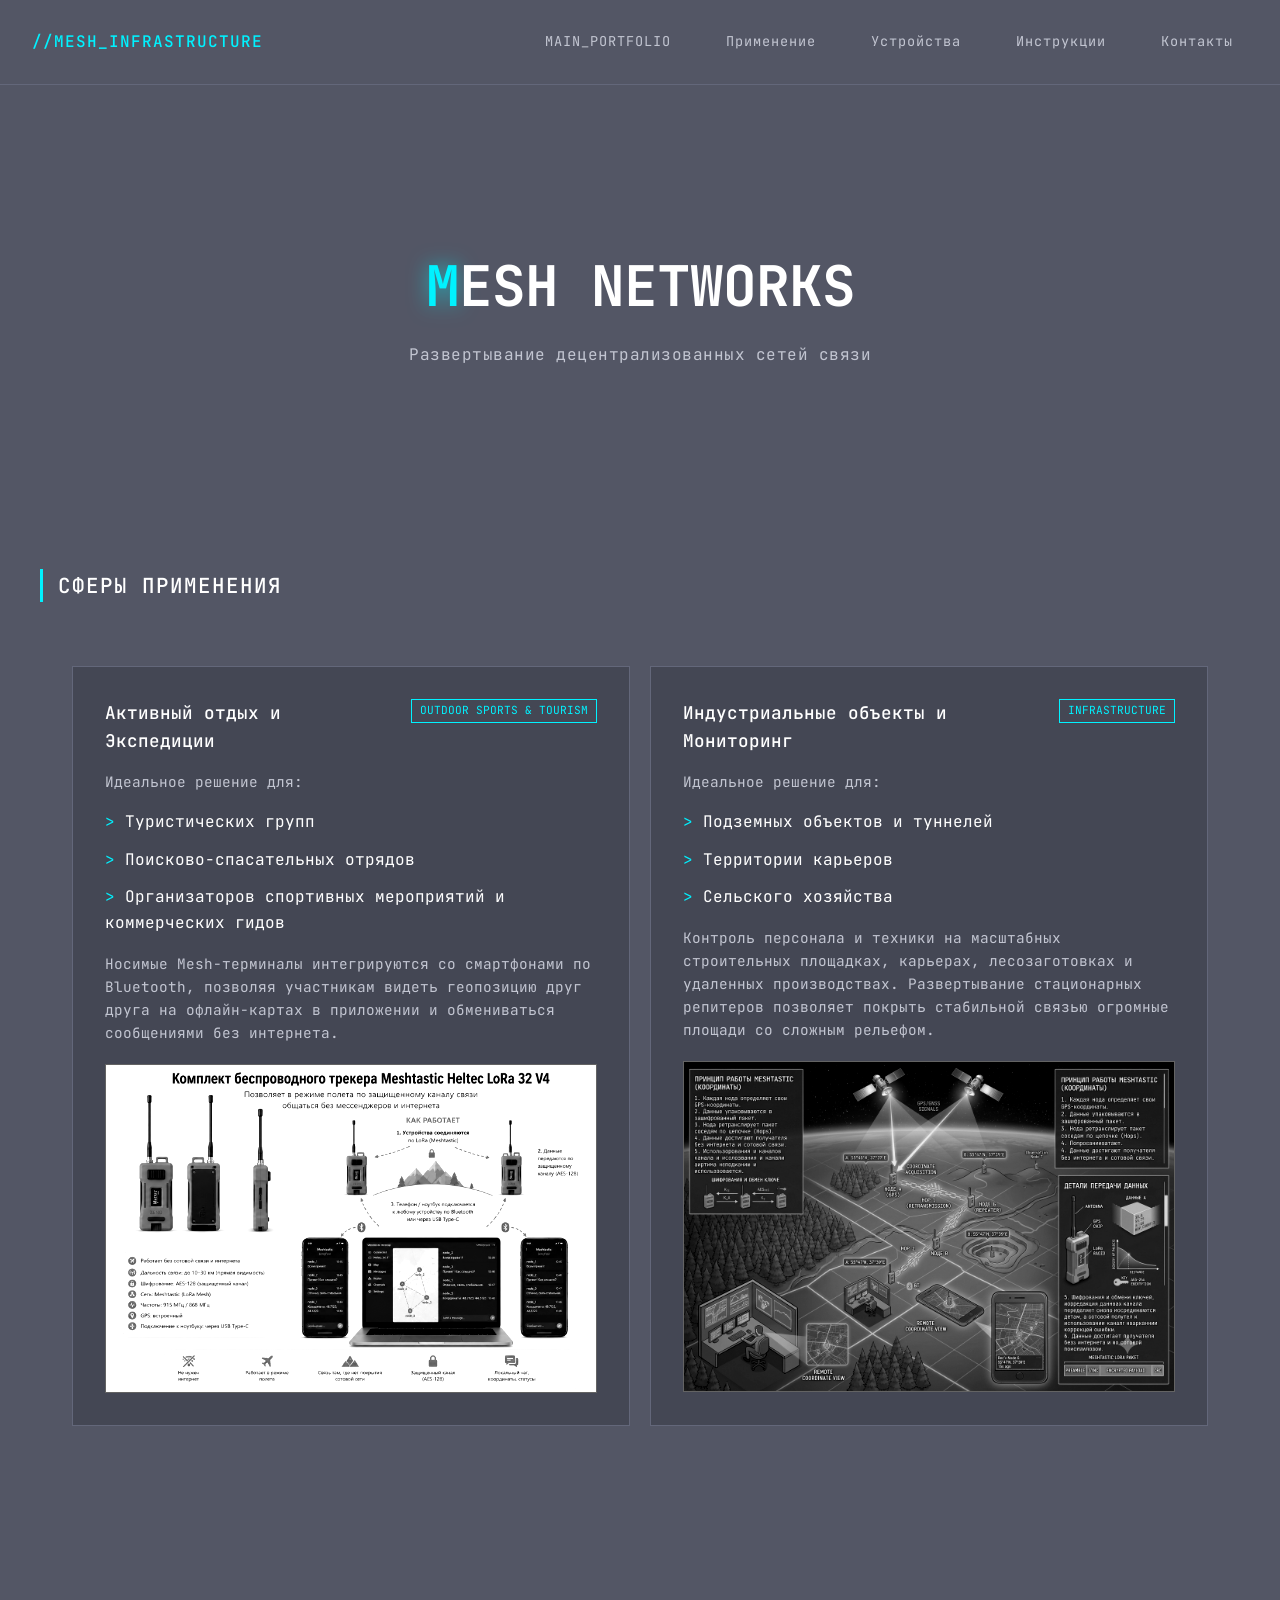
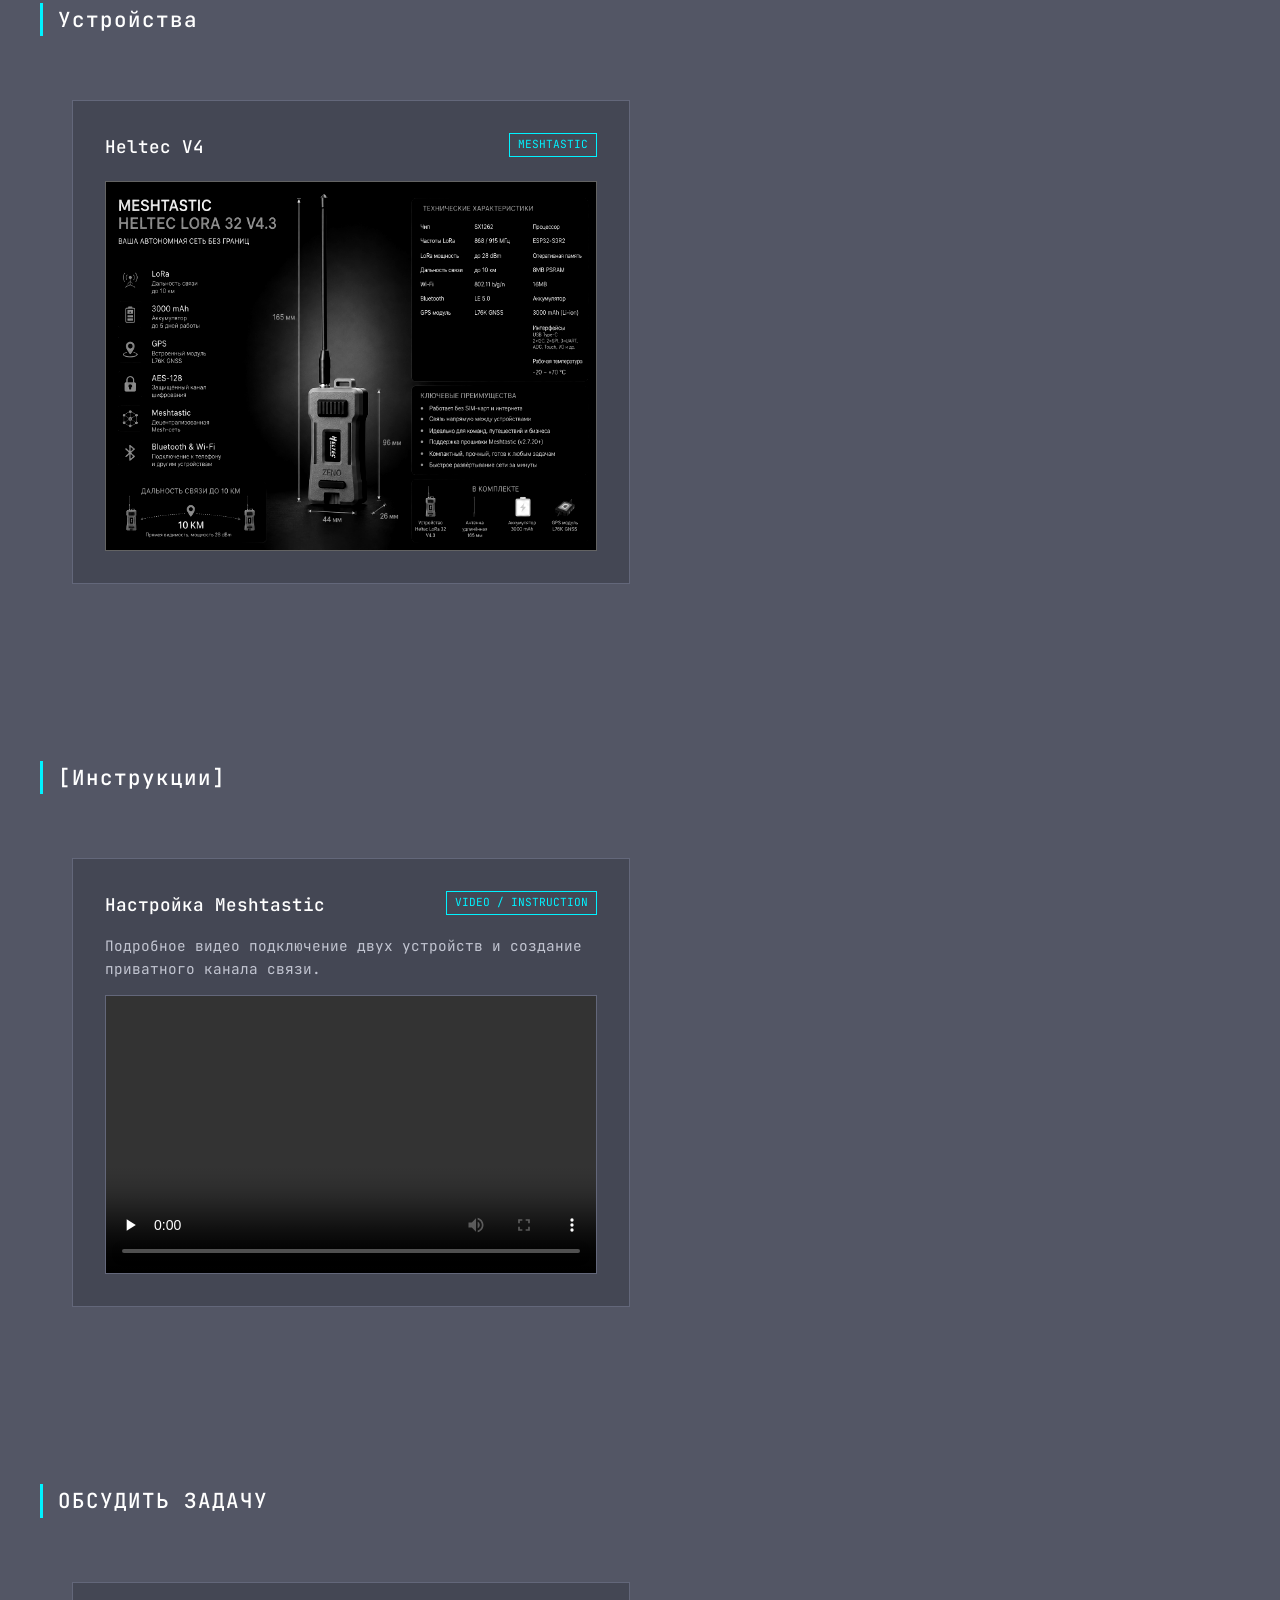
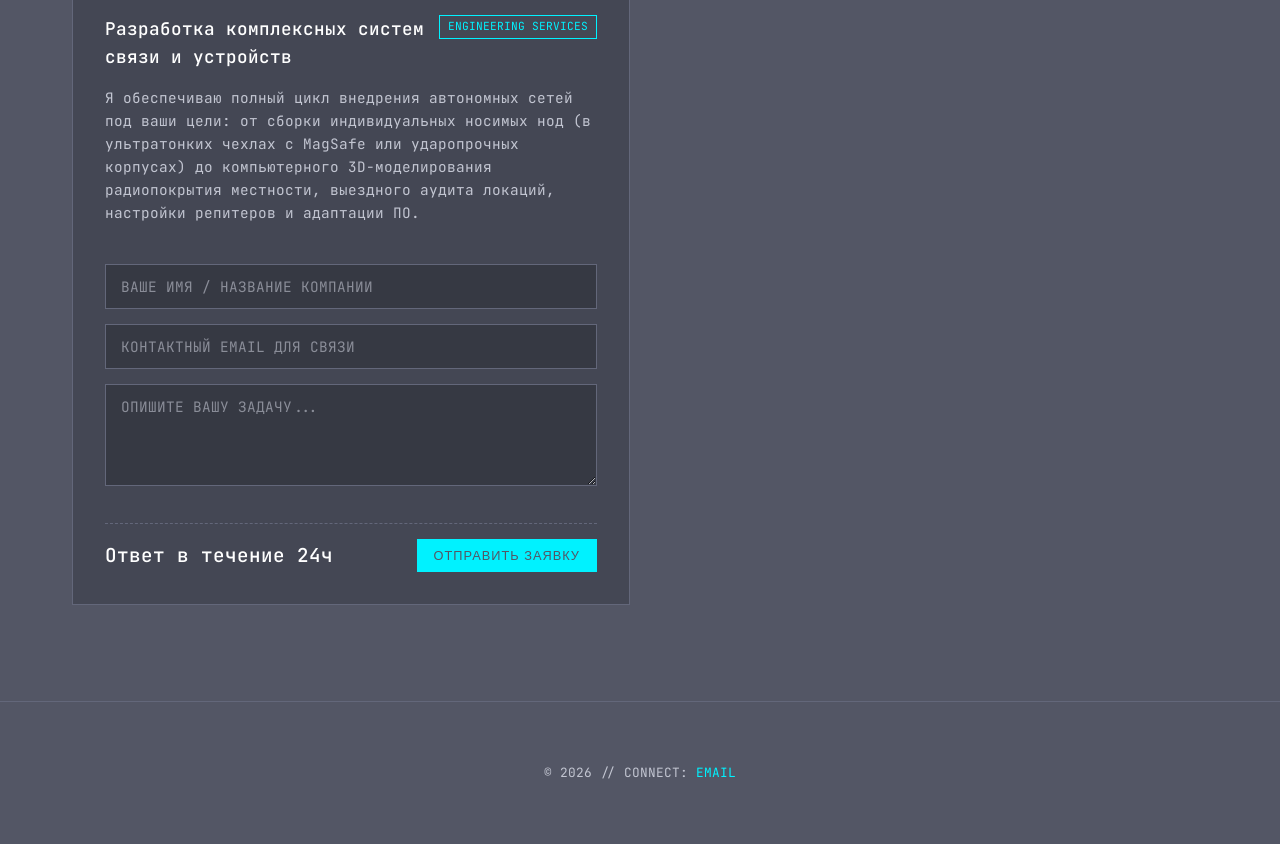
==== mesh/index.html @ 77d25774 "Update index.html" ====
<!DOCTYPE html>
<html lang="ru" style="scroll-behavior: smooth;">
<head>
    <script async src="https://www.googletagmanager.com/gtag/js?id=G-SR9H1T2DDG"></script>
    <script>
      window.dataLayer = window.dataLayer || [];
      function gtag(){dataLayer.push(arguments);}\r\n      gtag('js', new Date());
      gtag('config', 'G-SR9H1T2DDG');
    </script>
    <meta charset="UTF-8">
    <meta name="viewport" content="width=device-width, initial-scale=1.0">
    <title>Автономные Mesh-системы связи и геомониторинга | itech905</title>
    <link rel="stylesheet" href="style.css">
    <link href="https://fonts.googleapis.com/css2?family=JetBrains+Mono:wght@300;500&display=swap" rel="stylesheet">
</head>
<body>
    <div class="scanline"></div>
    
    <nav>
        <div class="logo">//MESH_INFRASTRUCTURE</div>
        <div class="links">
            <a href="/">MAIN_PORTFOLIO</a>
            <a href="#solutions">Применение</a>
            <a href="#device">Устройства</a>
            <a href="#instructions">Инструкции</a>
            <a href="#order">Контакты</a>
        </div>
    </nav>

    <header>
        <h1 id="decrypt-title">MESH NETWORKS</h1>
        <p class="subtitle">Развертывание децентрализованных сетей связи</p>
    </header>

    <section id="solutions">
        <h2>СФЕРЫ ПРИМЕНЕНИЯ</h2>
        <div class="grid">
            <div class="card">
                <div class="case-header">
                    <h3>Активный отдых и Экспедиции</h3>
                    <span class="tag">Outdoor Sports & Tourism</span>
                </div>
                <p>Идеальное решение для:</p>
                <ul>
                    <li><span>&gt;</span>Туристических групп</li> 
                    <li><span>&gt;</span>Поисково-спасательных отрядов</li>
                    <li><span>&gt;</span>Организаторов спортивных мероприятий и коммерческих гидов</li>
                </ul>    
                <p>Носимые Mesh-терминалы интегрируются со смартфонами по Bluetooth, позволяя участникам видеть геопозицию друг друга на офлайн-картах в приложении и обмениваться сообщениями без интернета.</p>
                
                    <img src="/images/mesh_4.jpg" alt="Схема работы" class="project-img">
            </div>

            <div class="card">
                <div class="case-header">
                    <h3>Индустриальные объекты и Мониторинг</h3>
                    <span class="tag">Infrastructure</span>
                </div>
                <p>Идеальное решение для:</p>
                <ul>
                    <li><span>&gt;</span>Подземных объектов и туннелей</li> 
                    <li><span>&gt;</span>Территории карьеров</li> 
                    <li><span>&gt;</span>Сельского хозяйства</li>  
                </ul>    
                <p>Контроль персонала и техники на масштабных строительных площадках, карьерах, лесозаготовках и удаленных производствах. Развертывание стационарных репитеров позволяет покрыть стабильной связью огромные площади со сложным рельефом.</p>
                
                    <img src="/images/mesh_3.jpg" alt="схема работы" class="project-img">
            </div>
        </div>
    </section>

    <section id="device">
        <h2>Устройства</h2>
        <div class="grid">
            <div class="card">
                <div class="case-header">
                    <h3>Heltec V4</h3>
                    <span class="tag">Meshtastic</span>
                </div>
                <p> </p>
                    <img src="/images/mesh_6.jpg" alt="ТТХ" class="project-img">
            </div>
        </div>
    </section>

    <section id="instructions">
        <h2>[Инструкции]</h2>
        <div class="grid">
            
            <div class="card video-card">
                <div class="case-header">
                    <h3>Настройка Meshtastic</h3>
                    <span class="tag">VIDEO / INSTRUCTION</span>
                </div>
                <p>Подробное видео подключение двух устройств и создание приватного канала связи.</p>
                
                <div class="video-container">
                    <video controls preload="none">
                        <source src="/images/Initial meshtastic setup.mp4" type="video/mp4">
                        Your browser does not support the video tag. 
                        <a href="/images/Initial meshtastic setup.mp4">Download video instead</a>.
                    </video>
                </div>
            </div>

        </div>
    </section>

    <section id="order">
        <h2>ОБСУДИТЬ ЗАДАЧУ</h2>
        <div class="grid">
            <div class="card product-card" style="min-height: auto;">
                <div>
                    <div class="case-header">
                        <h3>Разработка комплексных систем связи и устройств</h3>
                        <span class="tag">Engineering Services</span>
                    </div>
                    <p>Я обеспечиваю полный цикл внедрения автономных сетей под ваши цели: от сборки индивидуальных носимых нод (в ультратонких чехлах с MagSafe или ударопрочных корпусах) до компьютерного 3D-моделирования радиопокрытия местности, выездного аудита локаций, настройки репитеров и адаптации ПО.</p>
                </div>
                
                <form action="https://form.taxi/s/kx7fxthd" method="POST" class="b2b-form">
                    <input type="text" name="_gotcha" style="display:none">

                    <div class="form-group">
                        <input type="text" name="Имя / Компания" placeholder="ВАШЕ ИМЯ / НАЗВАНИЕ КОМПАНИИ" required class="form-input">
                    </div>
                    <div class="form-group">
                        <input type="email" name="Email для связи" placeholder="КОНТАКТНЫЙ EMAIL ДЛЯ СВЯЗИ" required class="form-input">
                    </div>
                    <div class="form-group">
                        <textarea name="Описание задачи (ТЗ)" placeholder="ОПИШИТЕ ВАШУ ЗАДАЧУ..." rows="4" required class="form-input"></textarea>
                    </div>
                    <div class="product-footer" style="margin-top: 15px; padding-top: 15px;">
                        <span class="price">Ответ в течение 24ч</span>
                        <button type="submit" class="buy-btn" style="cursor: pointer;">ОТПРАВИТЬ ЗАЯВКУ</button>
                    </div>
                </form>
            </div>
        </div>
    </section>

    <footer>
        <p>
            &copy; 2026 // CONNECT: 
            <a href="mailto:7359828@gmail.com" class="email-link">
                <span class="email-text">7359828@gmail.com</span>
                EMAIL
            </a>
        </p>
    </footer>

    <script>
        const textElement = document.getElementById('decrypt-title');
        const finalString = textElement.innerText;
        const characters = "ABCDEFGHIJKLMNOPQRSTUVWXYZ0123456789@#$%&*()_+=";
        let iterations = 0;

        const interval = setInterval(() => {
            textElement.innerText = finalString
                .split("")
                .map((letter, index) => {
                    if(index < iterations) {
                        return finalString[index];
                    }
                    return characters[Math.floor(Math.random() * characters.length)];
                })
                .join("");

            if(iterations >= finalString.length) {
                clearInterval(interval);
            }
            iterations += 1 / 3; 
        }, 30);
    </script>
</body>
</html>
---- mesh/style.css ----
/* Импортируем все глобальные стили, переменные, шрифты и эффекты с основного сайта */
@import url('/style.css');

/* Стили для формы заявки в киберпанк-дизайне */
.b2b-form {
    margin-top: 25px;
    display: flex;
    flex-direction: column;
    gap: 15px;
}

.form-group {
    width: 100%;
}

.form-input {
    width: 100%;
    padding: 12px 15px;
    background-color: rgba(0, 0, 0, 0.2); /* Темная подложка */
    border: 1px solid var(--border-color);
    color: var(--text);
    font-family: 'JetBrains Mono', monospace;
    font-size: 0.9rem;
    box-sizing: border-box;
    transition: all 0.3s ease;
}

.form-input:focus {
    outline: none;
    border-color: var(--accent);
    box-shadow: 0 0 10px rgba(0, 242, 255, 0.2);
}

/* Настройка высоты текстового поля */
textarea.form-input {
    resize: vertical;
}

/* Стилизация плейсхолдеров в фирменном приглушенном тоне */
.form-input::placeholder {
    color: var(--dim);
    opacity: 0.6;
}

/* Сброс стандартных стилей кнопки для тега button */
button.buy-btn {
    border: 1px solid var(--accent);
    outline: none;
}

/* Специальный контейнер для сохранения пропорций видео 16:9 внутри карточки */
.video-container {
    position: relative;
    padding-bottom: 56.25%; /* Пропорции 16:9 */
    height: 0;
    overflow: hidden;
    margin-top: 15px;
    border: 1px solid var(--border-color);
    transition: all 0.3s ease;
}

/* Растягиваем само видео на 100% ширины и высоты контейнера */
.video-container video {
    position: absolute;
    top: 0;
    left: 0;
    width: 100%;
    height: 100%;
    object-fit: cover;
    background: #000; /* Черный фон, пока видео не запущено */
}

/* Эффект неонового свечения рамки видео при наведении на карточку */
.card:hover .video-container {
    border-color: var(--accent);
    box-shadow: 0 0 15px rgba(0, 242, 255, 0.2);
}

/* Стили для всех изображений в карточках (теперь картинка будет адаптивной и не сожмется) */
.project-img {
    width: 100%;          /* Растягиваем по ширине карточки */
    height: auto;         /* Высота подстроится сама, сохраняя пропорции схемы */
    display: block;       
    margin-top: 20px;     /* Красивый отступ от текста сверху .*/
    
    border: 1px solid var(--border-color); 
    filter: grayscale(100%) contrast(1.2); 
    transition: all 0.4s cubic-bezier(0.4, 0, 0.2, 1);
    box-sizing: border-box;
}

/* Эффект проявления цвета и неона при наведении на карточку */
.card:hover .project-img {
    filter: grayscale(0%) contrast(1); 
    border-color: var(--accent);
}

/* Адаптив для мобильных экранов (до 768px) */
@media (max-width: 768px) {
    nav {
        flex-direction: column; /* Выстраиваем логотип и ссылки друг под другом */
        gap: 10px;
        padding: 15px 10px;
        align-items: center;
        text-align: center;
    }

    nav .links {
        display: flex;
        flex-wrap: wrap;       /* Разрешаем ссылкам переноситься на новую строку, если мало места */
        justify-content: center;
        gap: 12px;             /* Расстояние между ссылками */
    }

    nav .links a {
        font-size: 0.8rem;     /* Слегка уменьшаем шрифт для мобилок */
    }
}
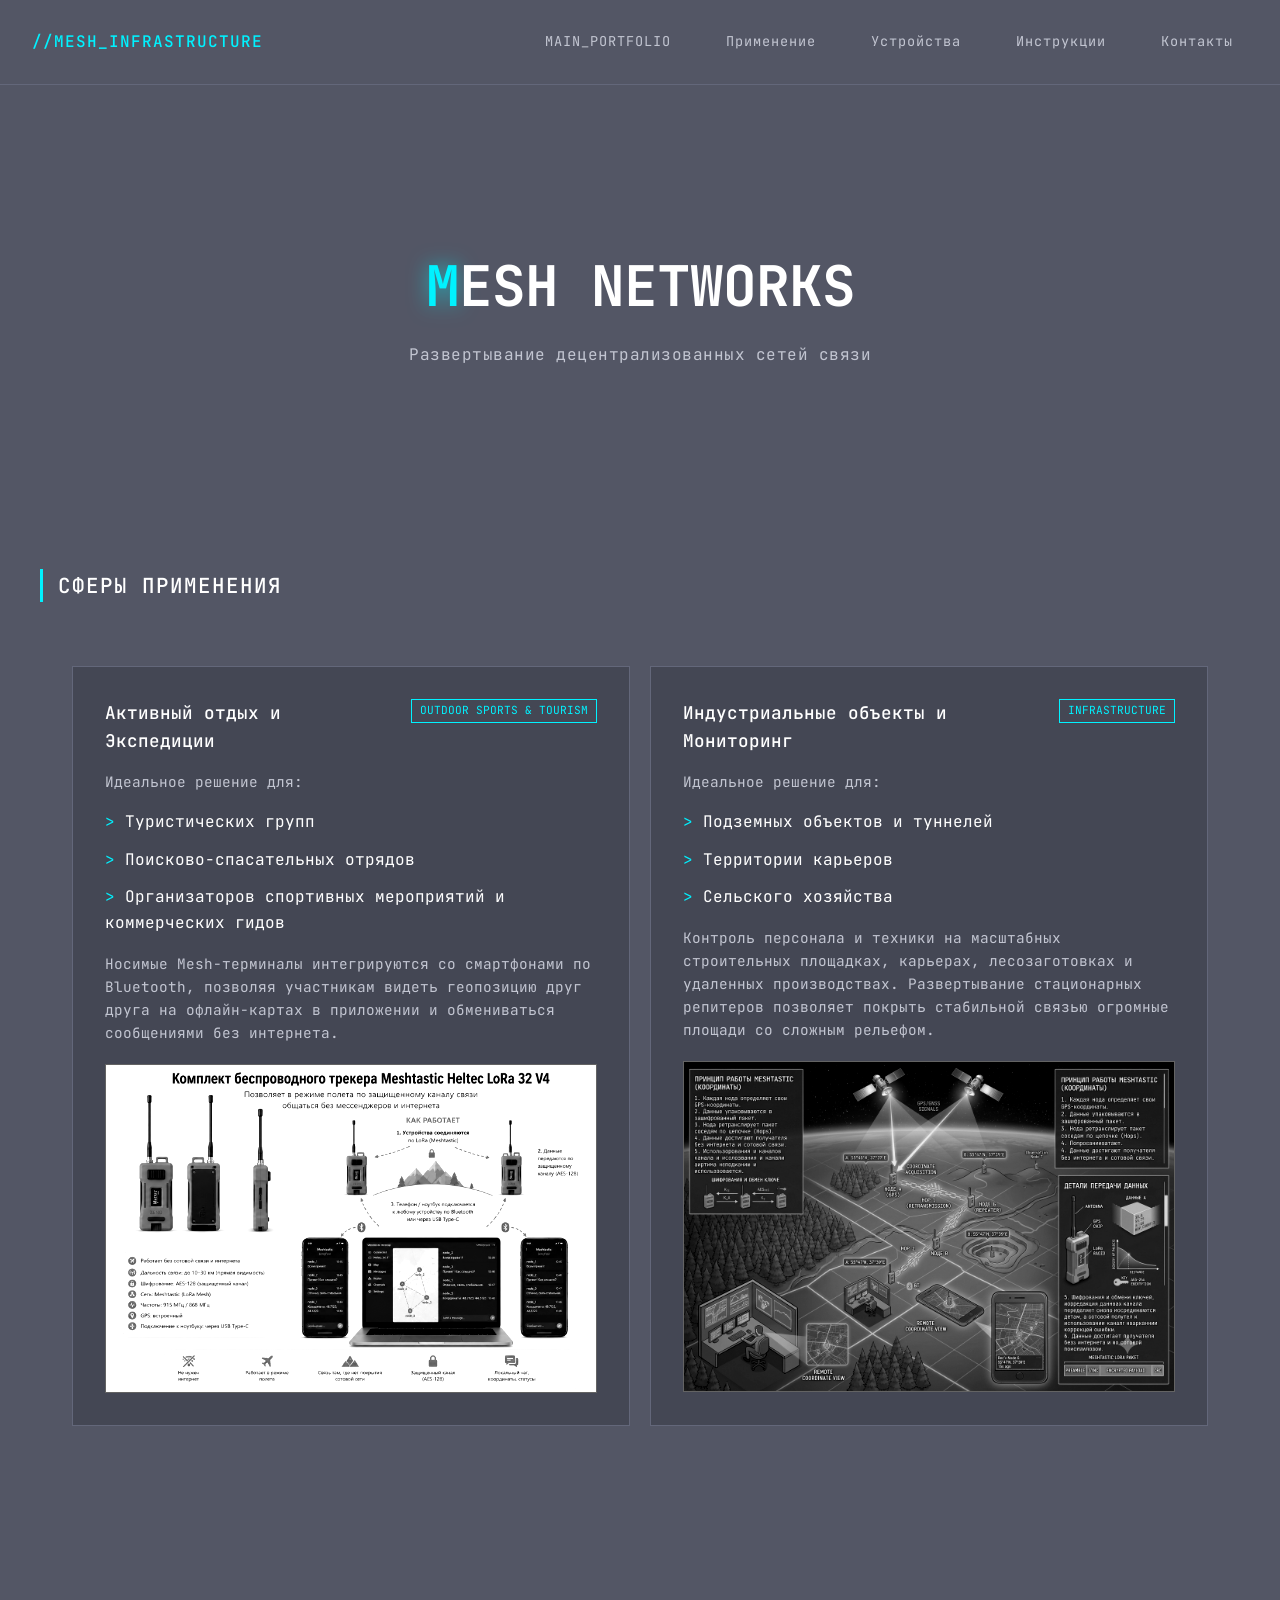
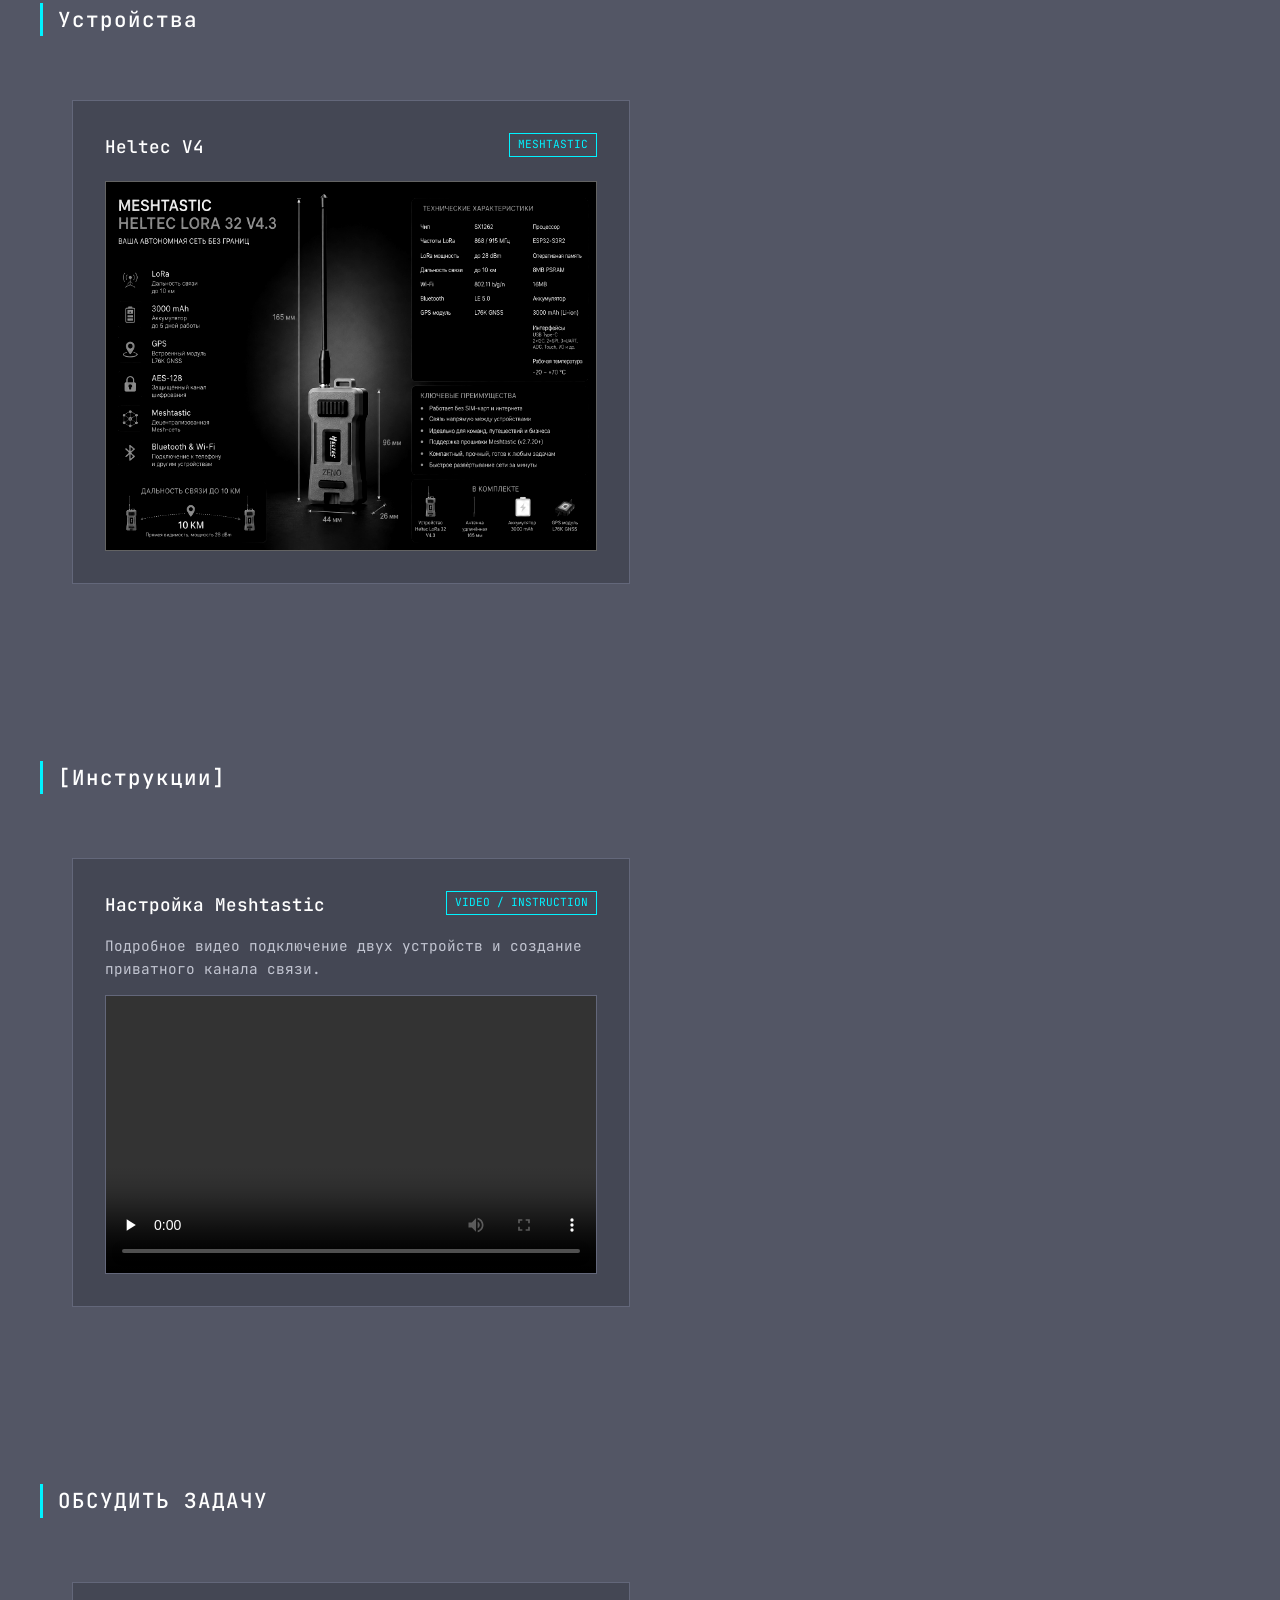
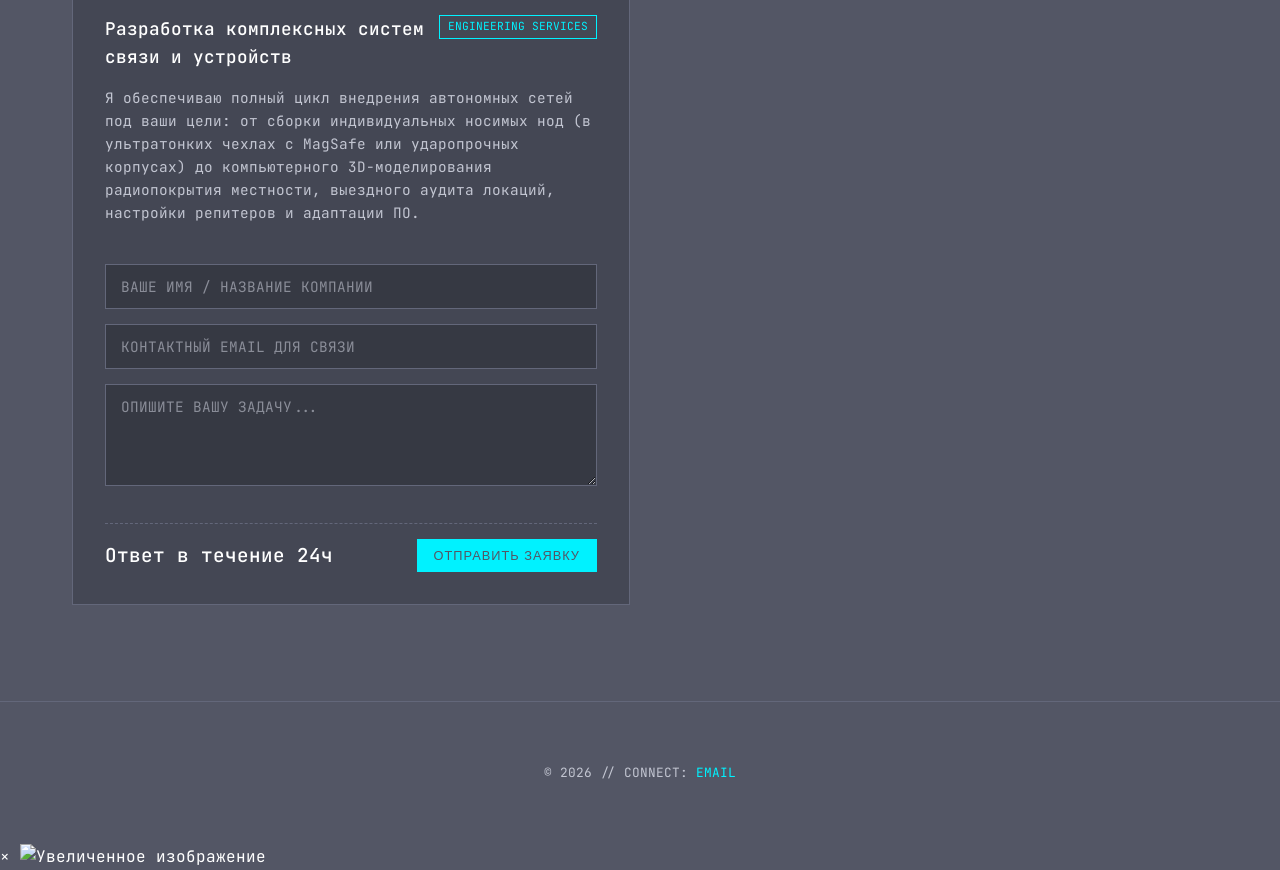
==== commit ef7e4ae8: "1" ====
--- a/mesh/index.html
+++ b/mesh/index.html
@@ -149,28 +149,74 @@
         </p>
     </footer>
 
-    <script>
-        const textElement = document.getElementById('decrypt-title');
-        const finalString = textElement.innerText;
-        const characters = "ABCDEFGHIJKLMNOPQRSTUVWXYZ0123456789@#$%&*()_+=";
-        let iterations = 0;
-
-        const interval = setInterval(() => {
-            textElement.innerText = finalString
-                .split("")
-                .map((letter, index) => {
-                    if(index < iterations) {
-                        return finalString[index];
-                    }
-                    return characters[Math.floor(Math.random() * characters.length)];
-                })
-                .join("");
-
-            if(iterations >= finalString.length) {
-                clearInterval(interval);
+<script>
+    // --- ЭФФЕКТ ДЕШИФРОВАНИЯ ЗАГОЛОВКА ---
+    const textElement = document.getElementById('decrypt-title');
+    const finalString = textElement.innerText;
+    const characters = "ABCDEFGHIJKLMNOPQRSTUVWXYZ0123456789@#$%&*()_+=";
+    let iterations = 0;
+
+    const interval = setInterval(() => {
+        textElement.innerText = finalString
+            .split("")
+            .map((letter, index) => {
+                if(index < iterations) {
+                    return finalString[index];
+                }
+                return characters[Math.floor(Math.random() * characters.length)];
+            })
+            .join("");
+
+        if(iterations >= finalString.length) {
+            clearInterval(interval);
+        }
+        iterations += 1 / 3; 
+    }, 30);
+
+
+    // --- ЛОГИКА МОДАЛЬНОГО ОКНА ДЛЯ КАРТИНОК ---
+    const modal = document.getElementById('image-modal');
+    const modalImg = document.getElementById('modal-img');
+    const closeBtn = document.querySelector('.modal-close');
+
+    // Открытие картинок по клику
+    document.querySelectorAll('.project-img').forEach(img => {
+        img.addEventListener('click', function() {
+            if (modal && modalImg) {
+                modal.style.display = "block";
+                modalImg.src = this.src;
             }
-            iterations += 1 / 3; 
-        }, 30);
-    </script>
+        });
+    });
+
+    // Закрытие при клике на крестик (с защитой от null)
+    if (closeBtn && modal) {
+        closeBtn.addEventListener('click', () => {
+            modal.style.display = "none";
+        });
+    }
+
+    if (modal) {
+        // Закрытие при клике на темную область вокруг картинки
+        modal.addEventListener('click', (e) => {
+            if (e.target === modal) {
+                modal.style.display = "none";
+            }
+        });
+
+        // Закрытие по кнопке Esc
+        document.addEventListener('keydown', (e) => {
+            if (e.key === 'Escape' && modal.style.display === 'block') {
+                modal.style.display = "none";
+            }
+        });
+    }
+</script>
+
+<div id="image-modal" class="modal">
+    <span class="modal-close">&times;</span>
+    <img class="modal-content" id="modal-img" src="" alt="Увеличенное изображение">
+</div>
+
 </body>
 </html>
--- a/mesh/style.css
+++ b/mesh/style.css
@@ -115,4 +115,60 @@
     nav .links a {
         font-size: 0.8rem;     /* Слегка уменьшаем шрифт для мобилок */
     }
+    /* Модальное окно (задний фон) */
+.modal {
+    display: none; 
+    position: fixed; 
+    z-index: 9999; /* Чтобы было поверх шапки и сканирующей линии */
+    padding-top: 50px; 
+    left: 0;
+    top: 0;
+    width: 100%; 
+    height: 100%; 
+    overflow: auto; 
+    background-color: rgba(0, 0, 0, 0.9); /* Черный фон */
+    backdrop-filter: blur(5px); /* Легкое размытие заднего плана */
+}
+
+/* Контент модального окна (сама картинка) */
+.modal-content {
+    margin: auto;
+    display: block;
+    max-width: 90%;
+    max-height: 85vh;
+    object-fit: contain;
+    border: 1px solid var(--accent); /* Неоновая рамка вокруг открытого фото */
+    box-shadow: 0 0 20px rgba(0, 242, 255, 0.3);
+    
+    /* Анимация появления */
+    animation-name: zoomIn;
+    animation-duration: 0.3s;
+}
+
+@keyframes zoomIn {
+    from {transform: scale(0.95); opacity: 0;} 
+    to {transform: scale(1); opacity: 1;}
+}
+
+/* Кнопка закрытия (крестик) */
+.modal-close {
+    position: absolute;
+    top: 20px;
+    right: 35px;
+    color: var(--text);
+    font-size: 40px;
+    font-weight: bold;
+    font-family: 'JetBrains Mono', monospace;
+    cursor: pointer;
+    transition: 0.3s;
+}
+
+.modal-close:hover {
+    color: var(--accent);
+}
+
+/* Делаем курсор-лупу для кликабельных картинок в карточках */
+.project-img {
+    cursor: zoom-in;
+}
 } 
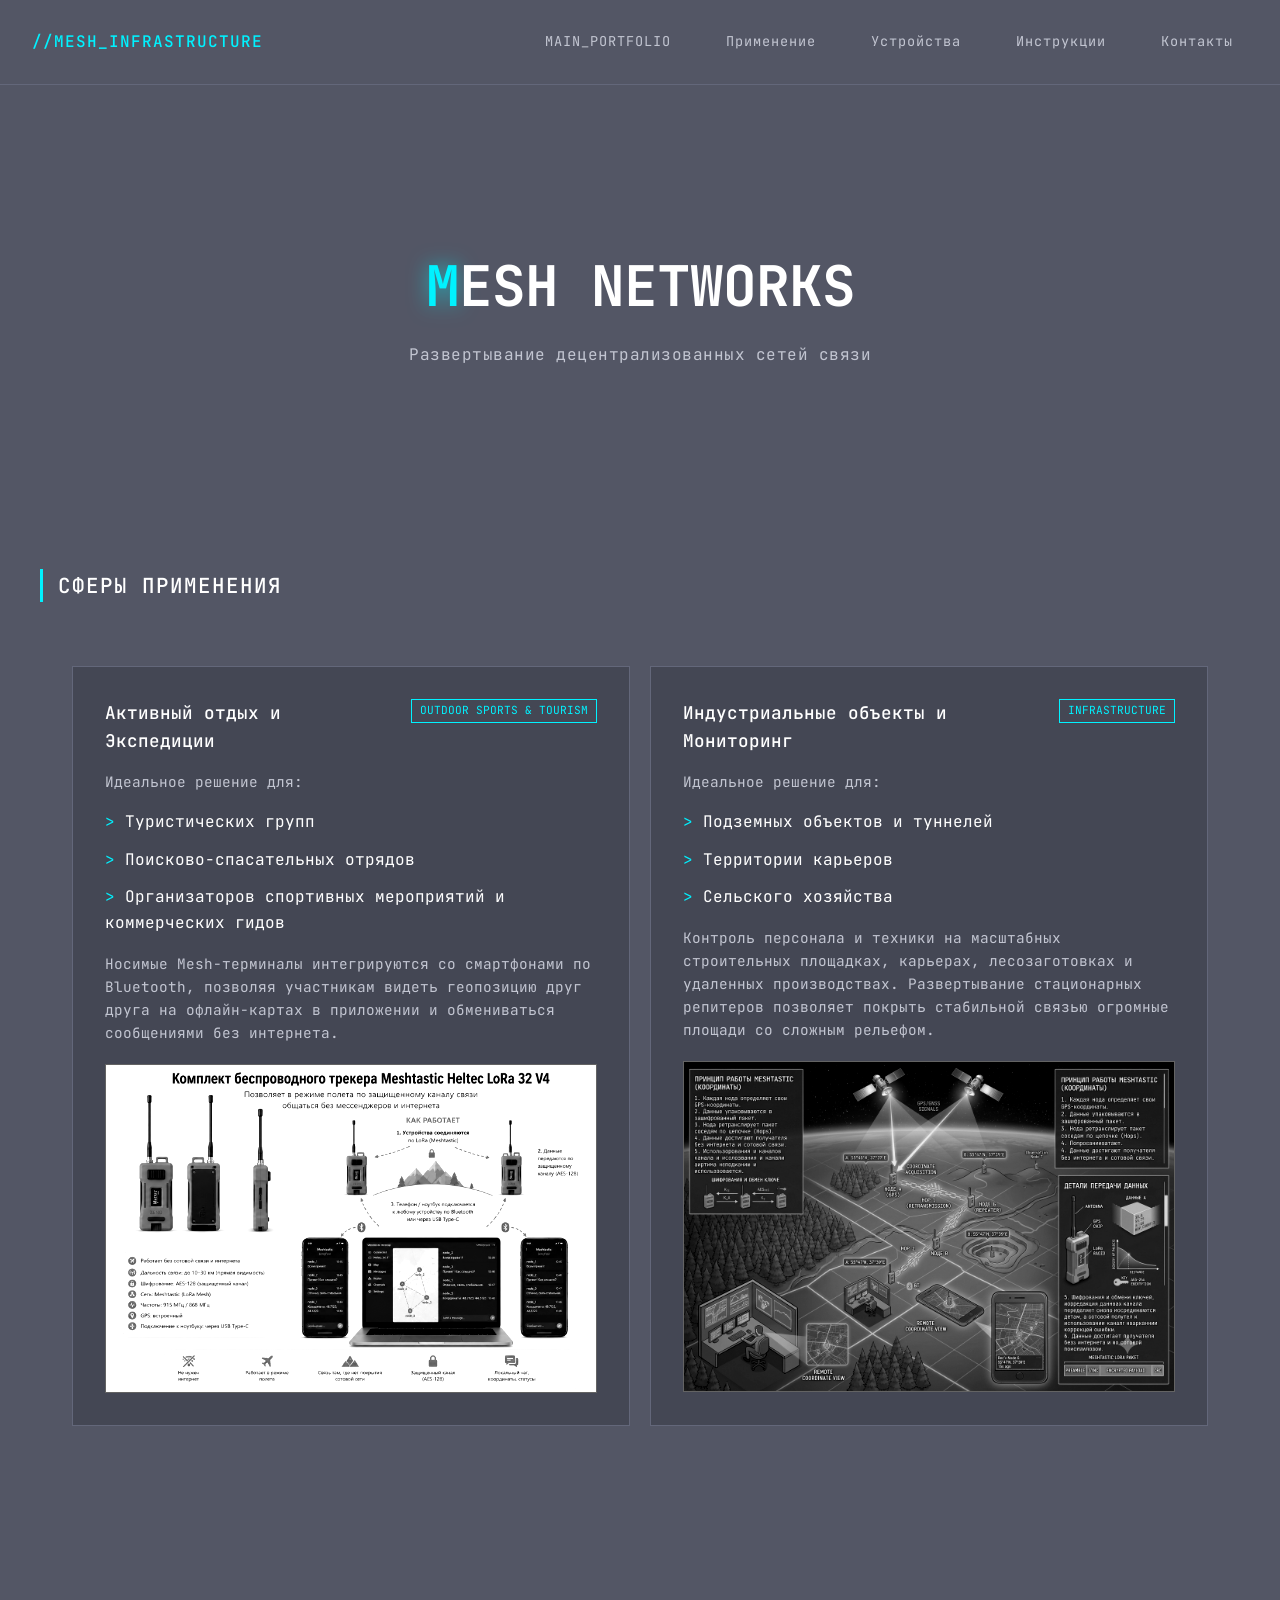
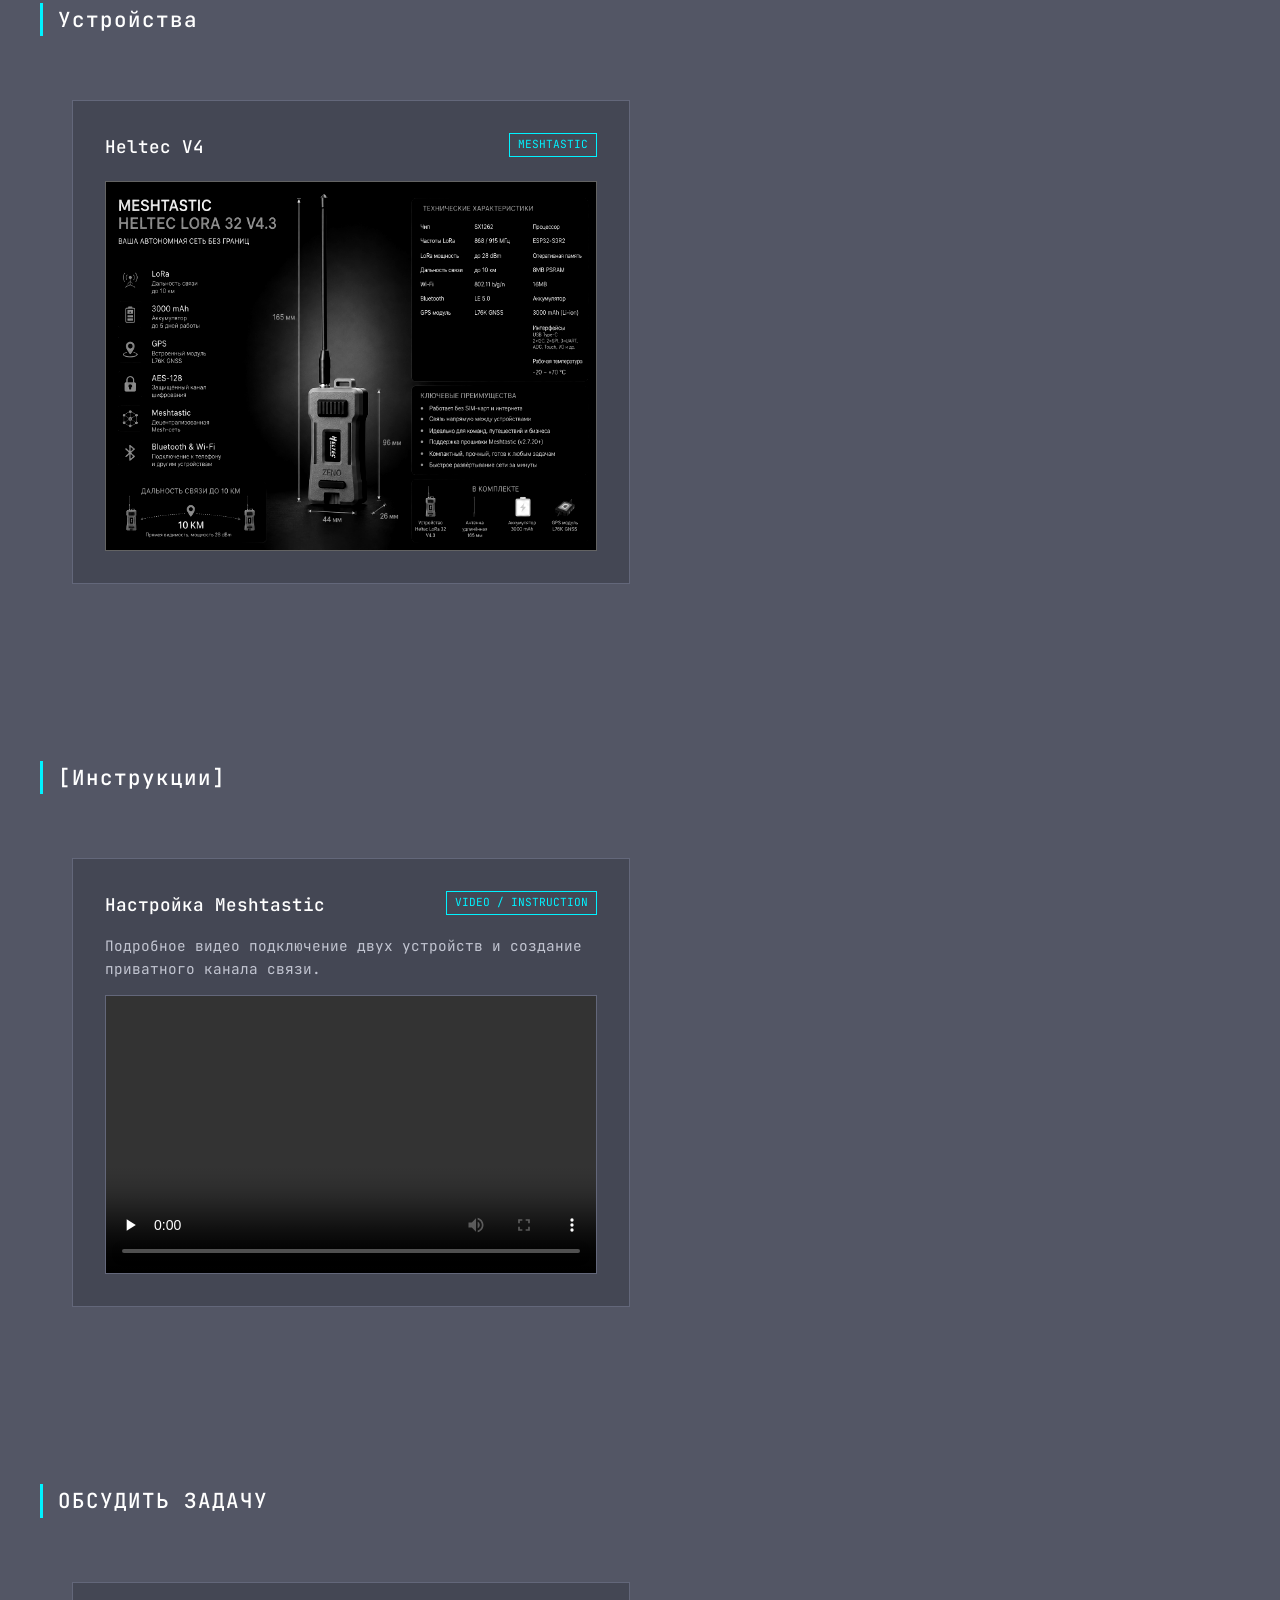
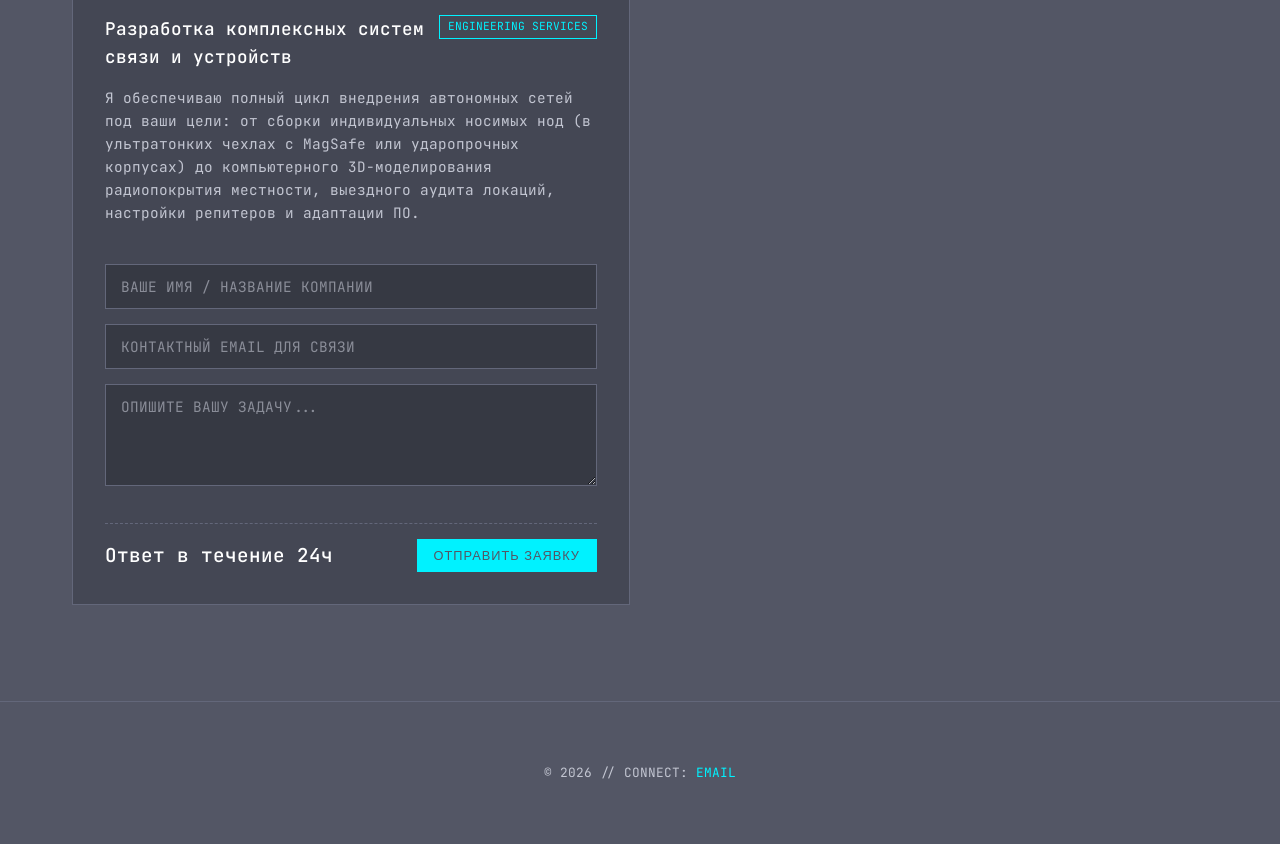
==== commit 84c42a62: "picture" ====
--- a/mesh/index.html
+++ b/mesh/index.html
@@ -149,6 +149,11 @@
         </p>
     </footer>
 
+<div id="image-modal" class="modal">
+    <span class="modal-close">&times;</span>
+    <img class="modal-content" id="modal-img" src="" alt="Увеличенное изображение">
+</div>
+
 <script>
     // --- ЭФФЕКТ ДЕШИФРОВАНИЯ ЗАГОЛОВКА ---
     const textElement = document.getElementById('decrypt-title');
@@ -158,7 +163,7 @@
 
     const interval = setInterval(() => {
         textElement.innerText = finalString
-            .split("")
+            .split("") 
             .map((letter, index) => {
                 if(index < iterations) {
                     return finalString[index];
@@ -189,7 +194,7 @@
         });
     });
 
-    // Закрытие при клике на крестик (с защитой от null)
+    // Закрытие при клике на крестик
     if (closeBtn && modal) {
         closeBtn.addEventListener('click', () => {
             modal.style.display = "none";
@@ -213,10 +218,5 @@
     }
 </script>
 
-<div id="image-modal" class="modal">
-    <span class="modal-close">&times;</span>
-    <img class="modal-content" id="modal-img" src="" alt="Увеличенное изображение">
-</div>
-
 </body>
 </html>
--- a/mesh/style.css
+++ b/mesh/style.css
@@ -96,6 +96,7 @@
 }
 
 /* Адаптив для мобильных экранов (до 768px) */
+/* Адаптив для мобильных экранов (до 768px) */
 @media (max-width: 768px) {
     nav {
         flex-direction: column; /* Выстраиваем логотип и ссылки друг под другом */
@@ -115,7 +116,11 @@
     nav .links a {
         font-size: 0.8rem;     /* Слегка уменьшаем шрифт для мобилок */
     }
-    /* Модальное окно (задний фон) */
+} /* КОНЕЦ МЕДИА-ЗАПРОСА */
+
+/* --- СТИЛИ МОДАЛЬНОГО ОКНА (работают на всех устройствах) --- */
+
+/* Модальное окно (задний фон) */
 .modal {
     display: none; 
     position: fixed; 
@@ -170,5 +175,4 @@
 /* Делаем курсор-лупу для кликабельных картинок в карточках */
 .project-img {
     cursor: zoom-in;
-}
-} +}
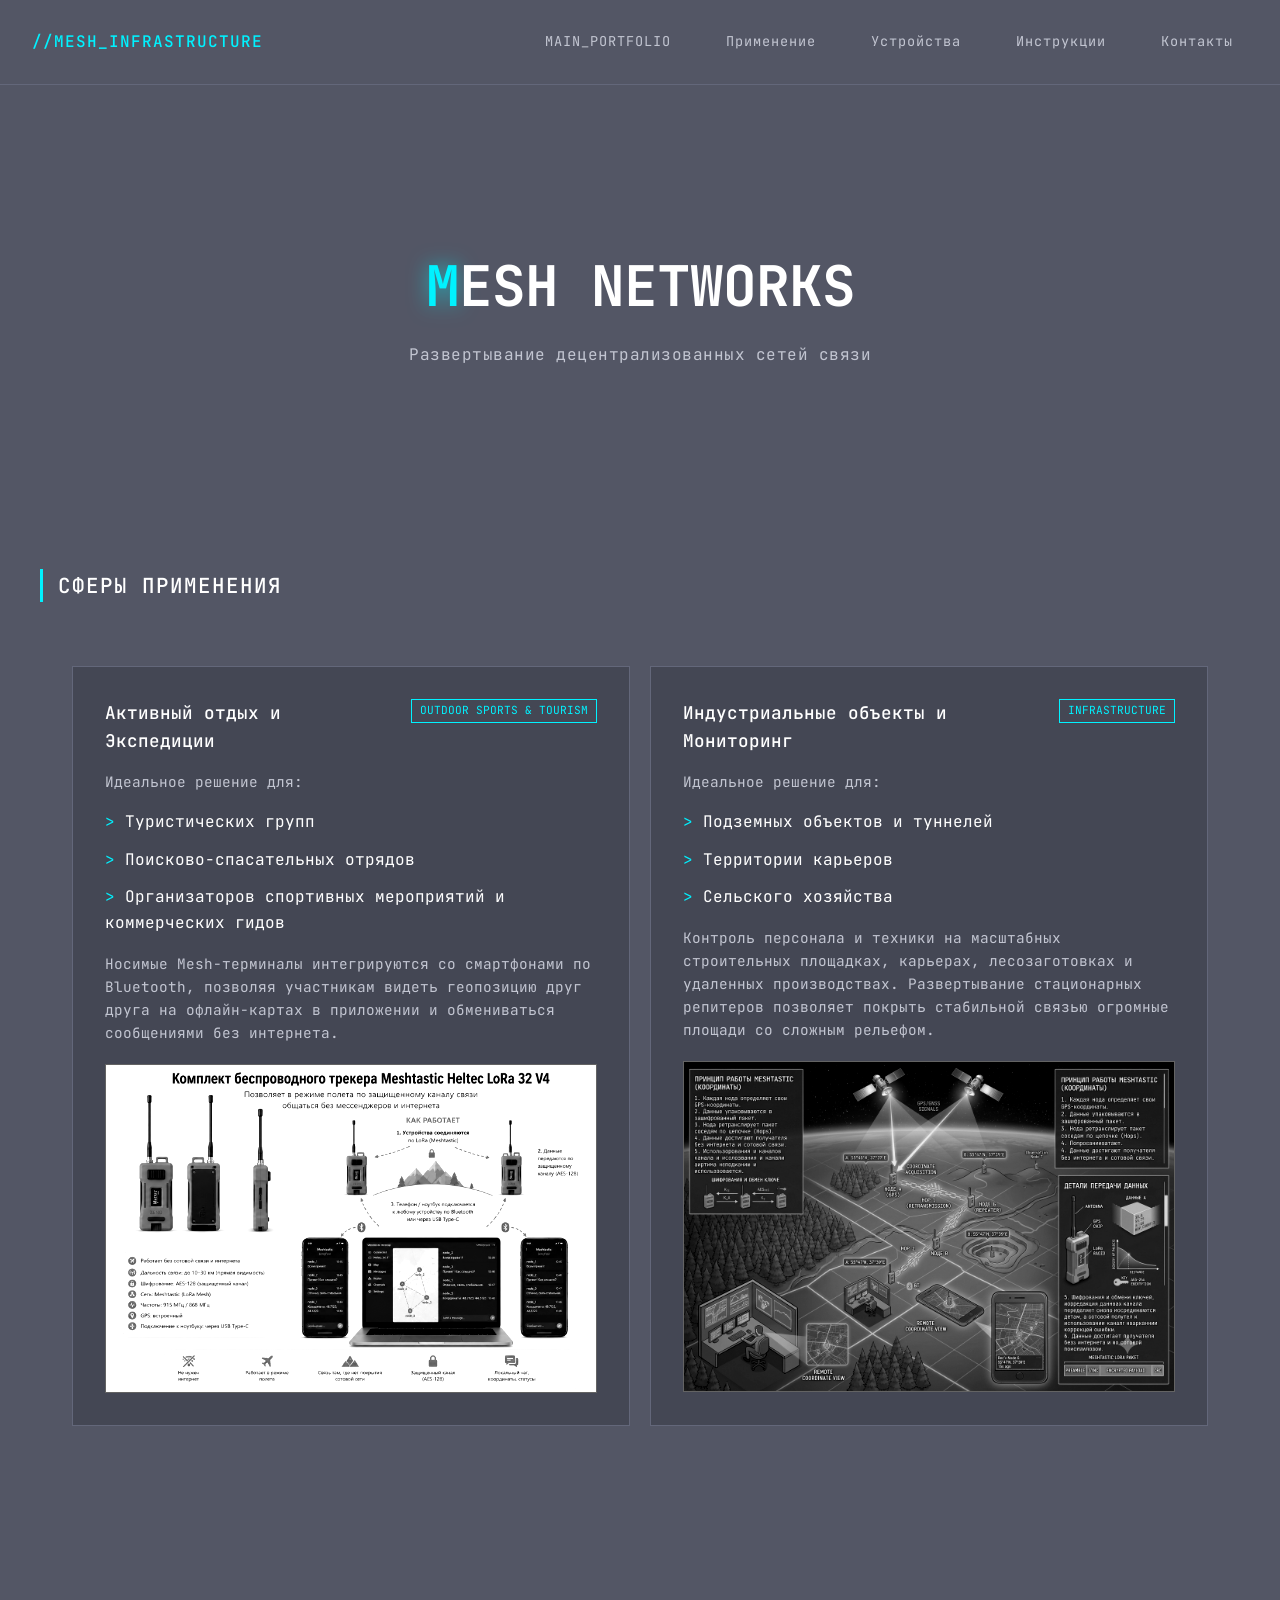
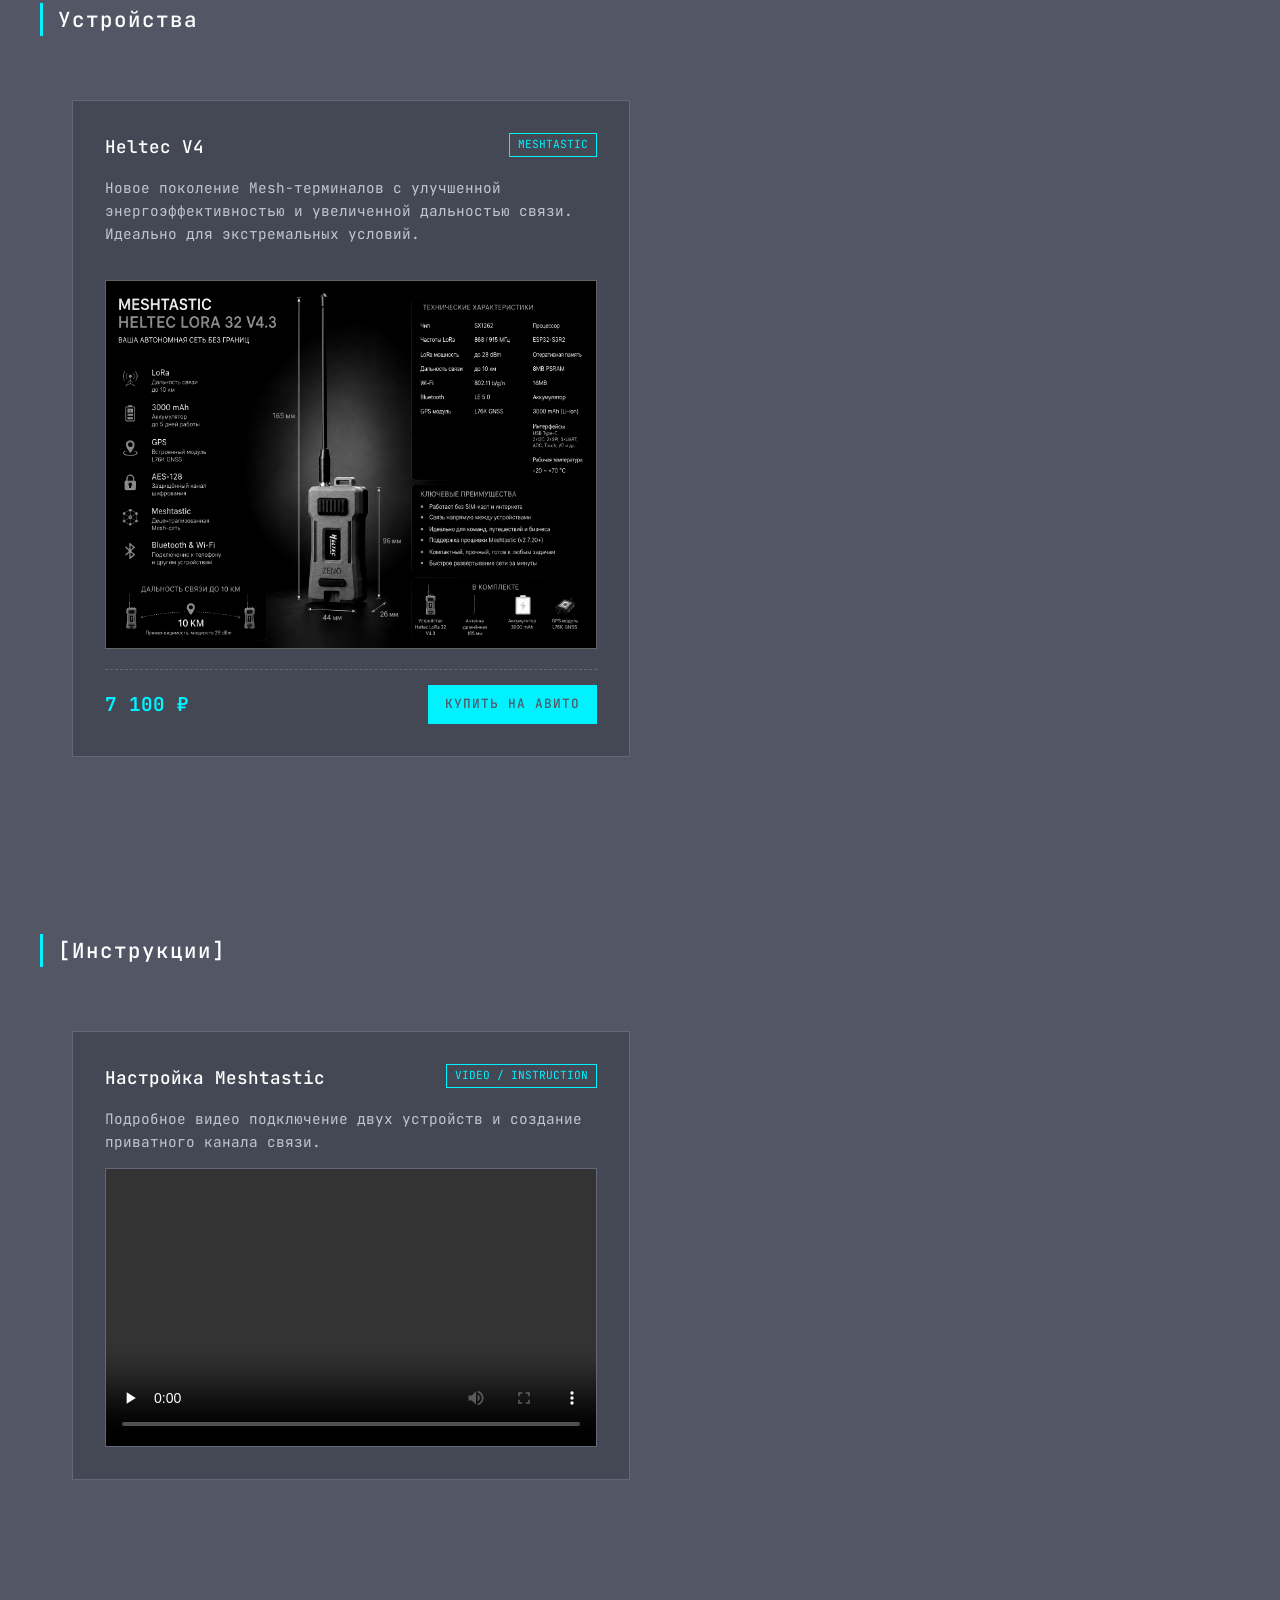
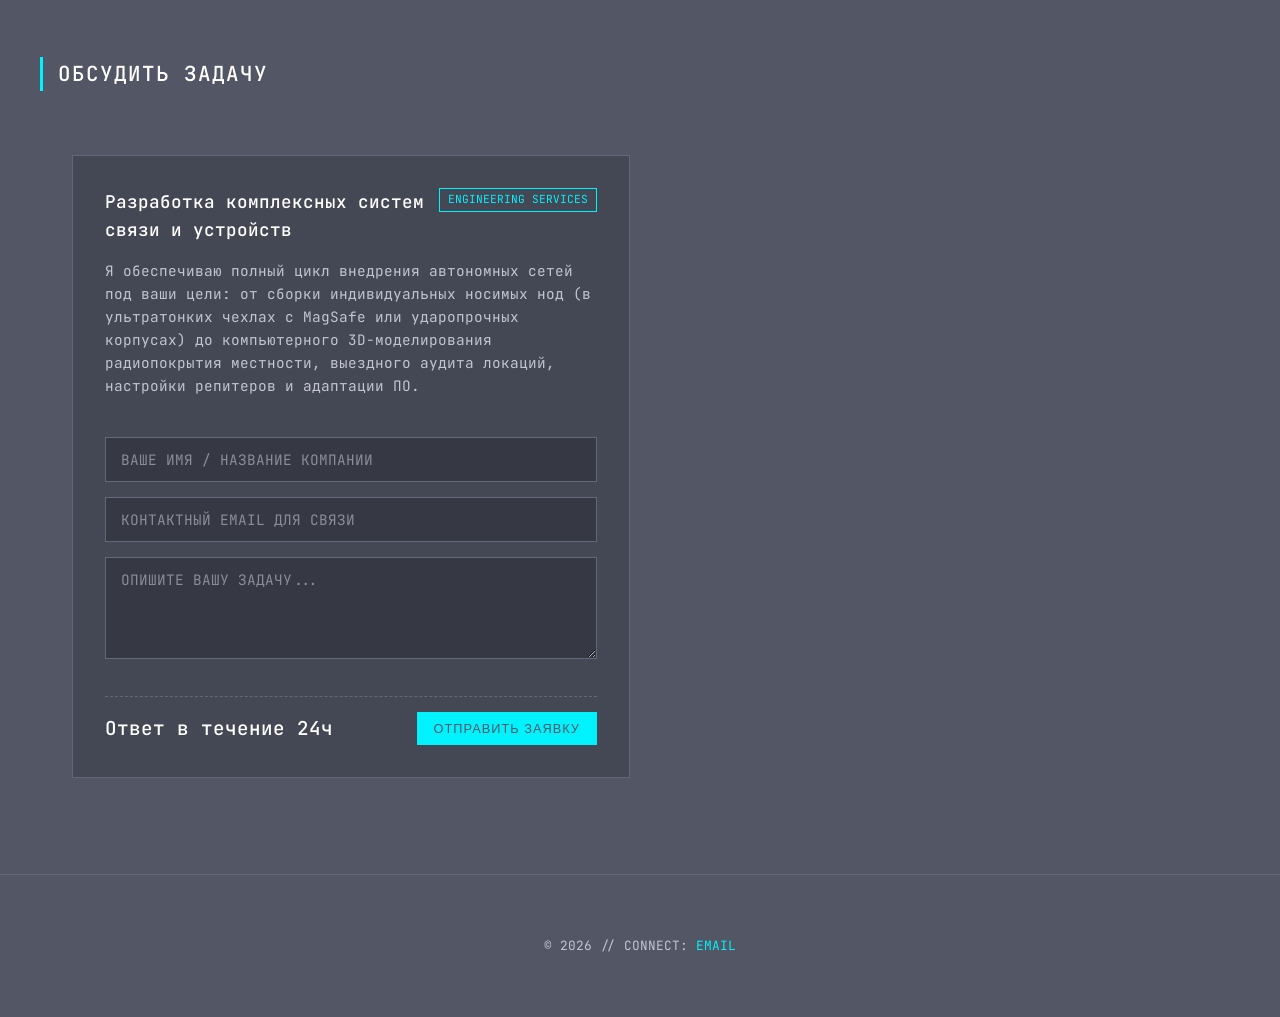
==== commit 58c5a4b1: "Update index.html" ====
--- a/mesh/index.html
+++ b/mesh/index.html
@@ -69,19 +69,29 @@
         </div>
     </section>
 
-    <section id="device">
-        <h2>Устройства</h2>
-        <div class="grid">
-            <div class="card">
-                <div class="case-header">
-                    <h3>Heltec V4</h3>
-                    <span class="tag">Meshtastic</span>
-                </div>
-                <p> </p>
-                    <img src="/images/mesh_6.jpg" alt="ТТХ" class="project-img">
-            </div>
-        </div>
-    </section>
+<section id="device">
+    <h2>Устройства</h2>
+    <div class="grid">
+        <div class="card product-card">
+            <div class="case-header">
+                <h3>Heltec V4</h3>
+                <span class="tag">Meshtastic</span>
+            </div>
+            
+            <p>Новое поколение Mesh-терминалов с улучшенной энергоэффективностью и увеличенной дальностью связи. Идеально для экстремальных условий.</p>
+            
+            <img src="/images/mesh_6.jpg" alt="ТТХ" class="project-img">
+            
+            <div class="product-footer" style="margin-top: 20px; padding-top: 15px; border-top: 1px dashed var(--border-color); display: flex; justify-content: space-between; align-items: center;">
+                <span class="price" style="font-family: 'JetBrains Mono', monospace; color: var(--accent); font-weight: bold; font-size: 1.2rem;">7 100 ₽</span>
+                
+                <a href="https://www.avito.ru/brands/5666142a306f947f46650f5f959dc7ef" target="_blank" class="buy-btn" style="text-decoration: none; display: inline-flex; align-items: center; justify-content: center; text-align: center;">
+                    КУПИТЬ НА АВИТО
+                </a>
+            </div>
+        </div>
+    </div>
+</section>
 
     <section id="instructions">
         <h2>[Инструкции]</h2>
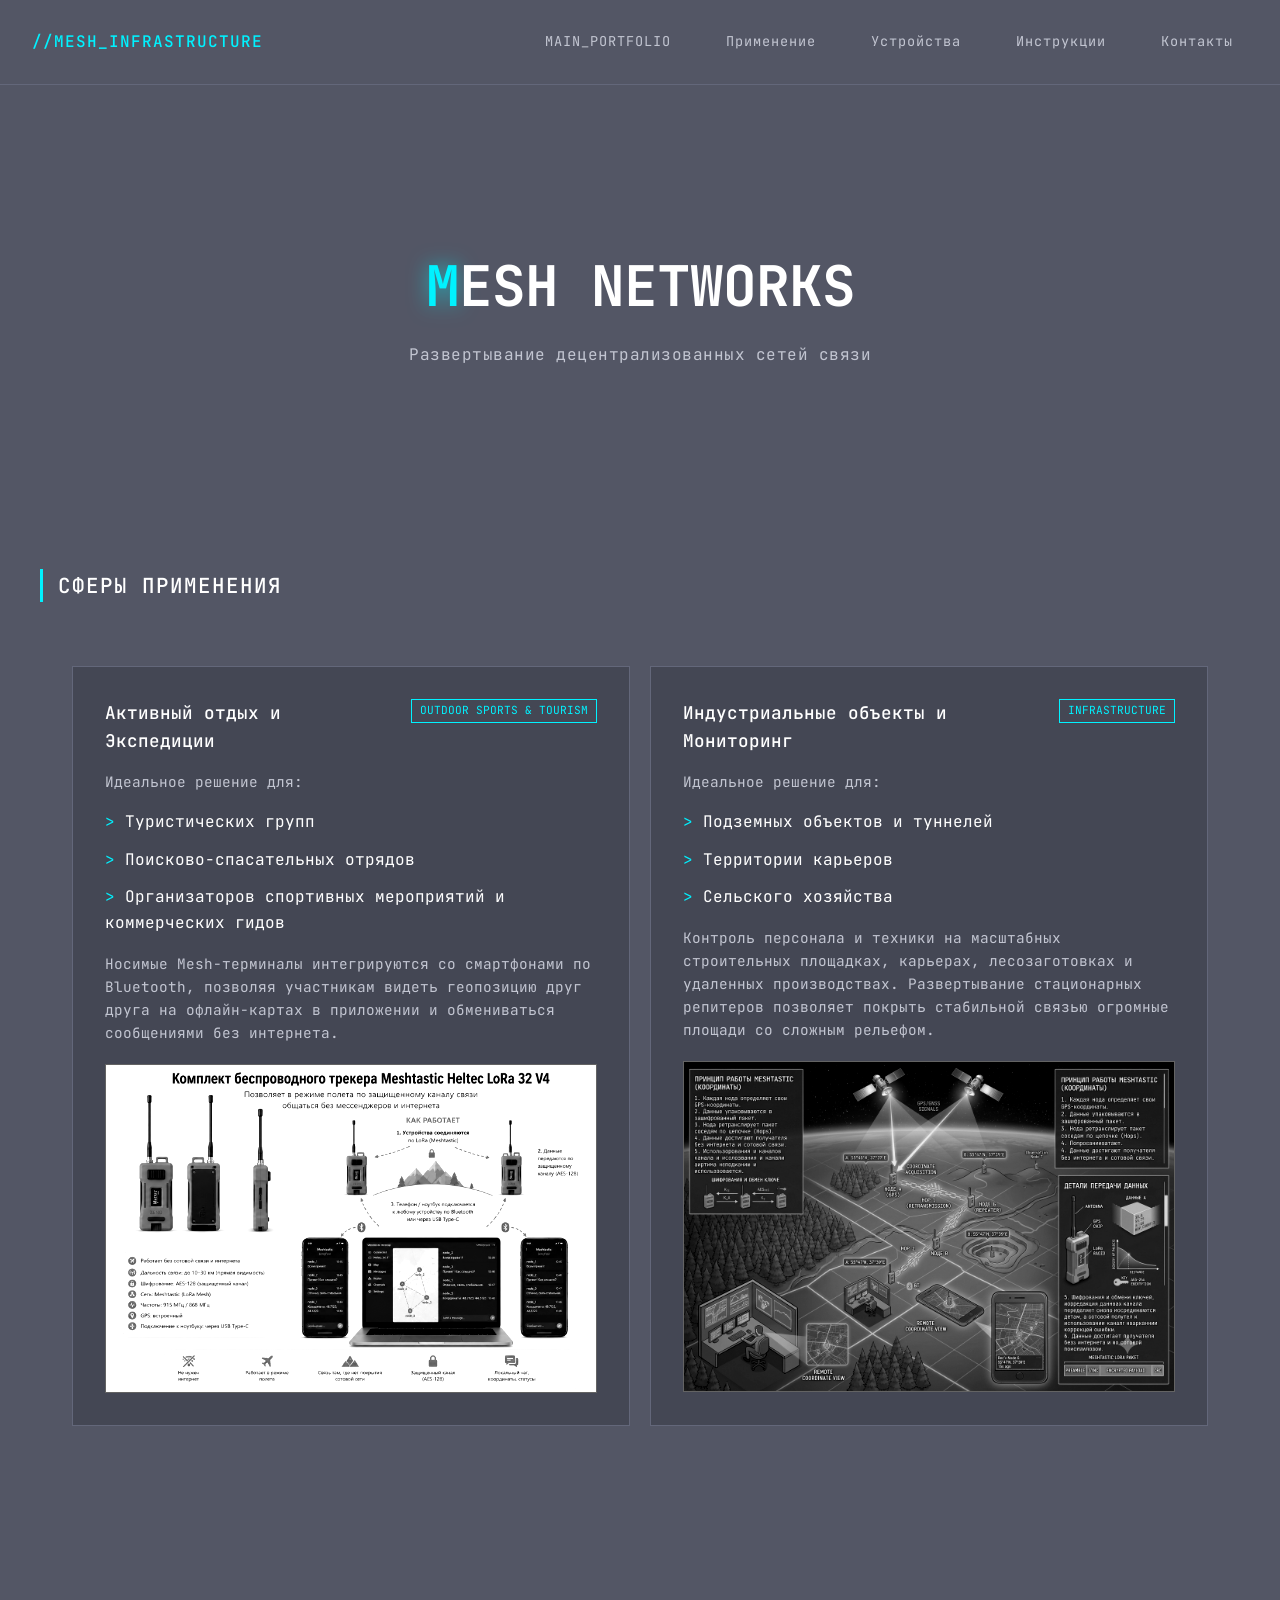
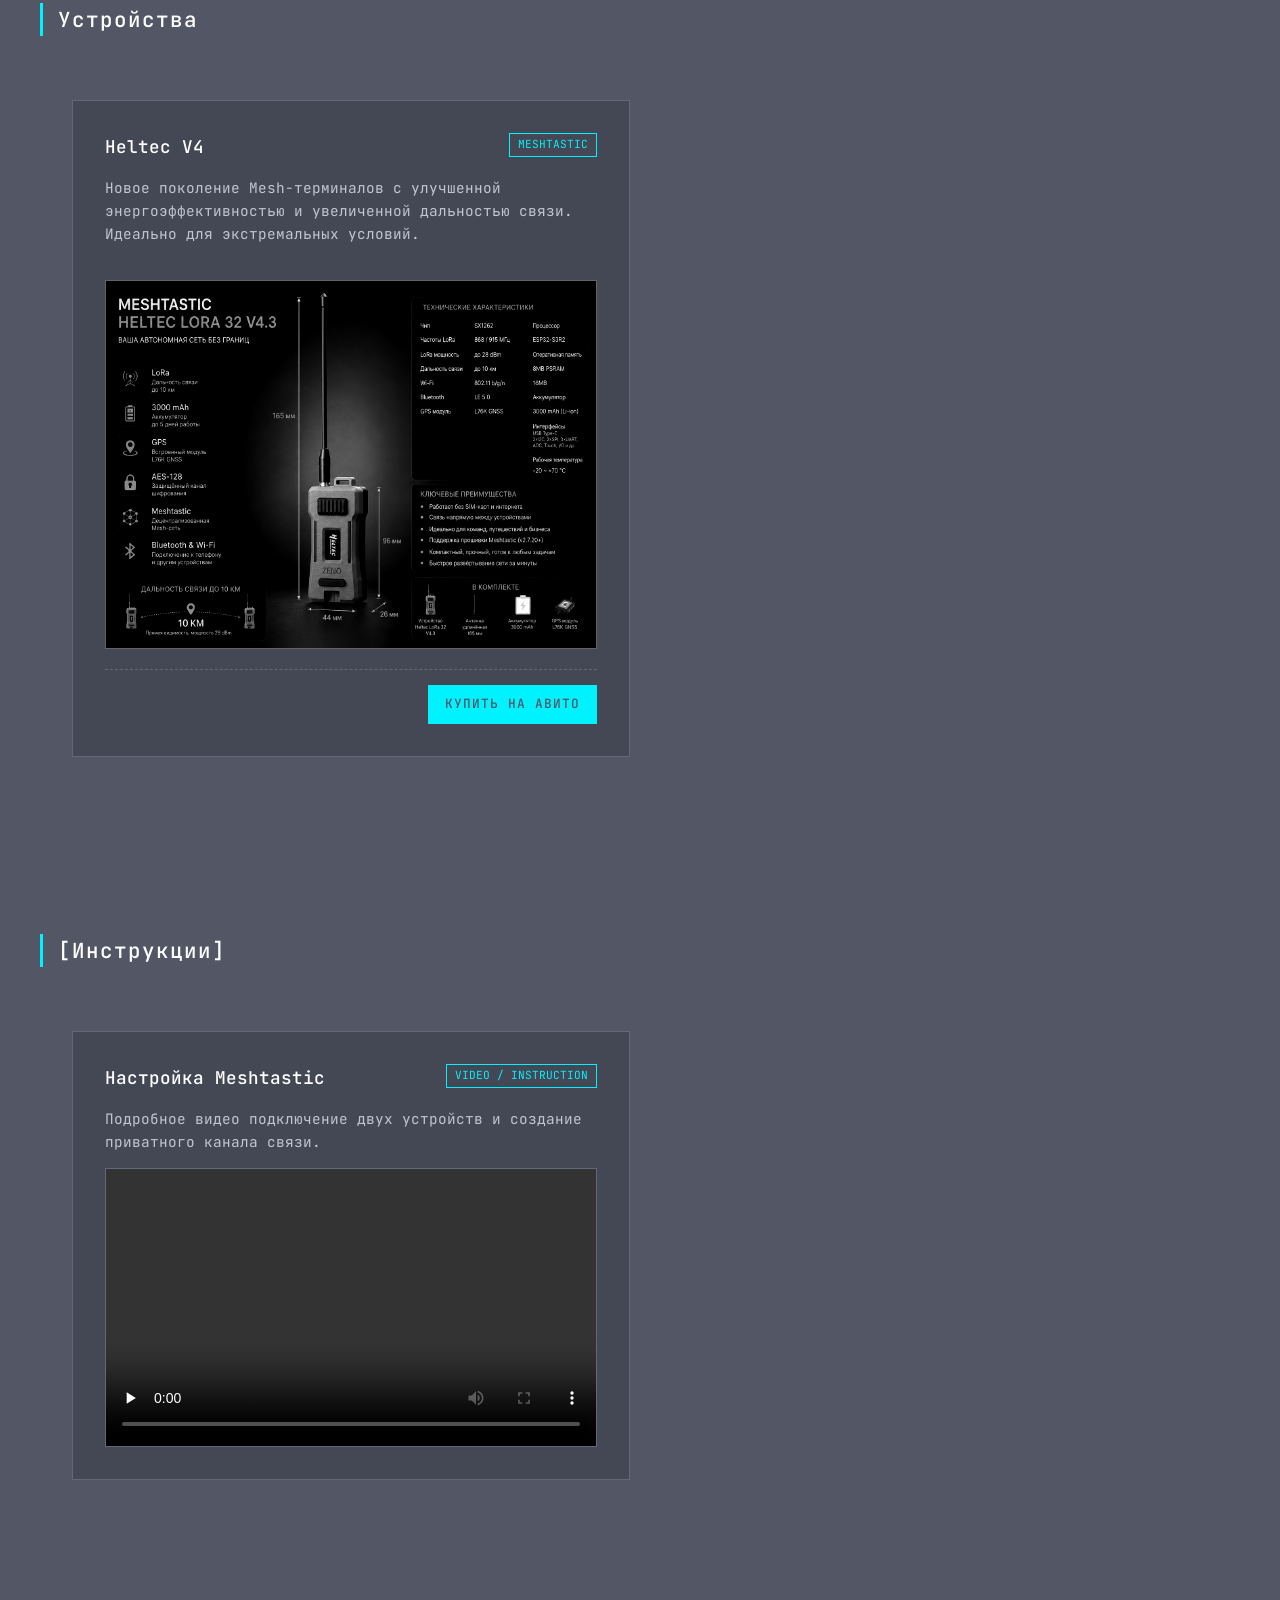
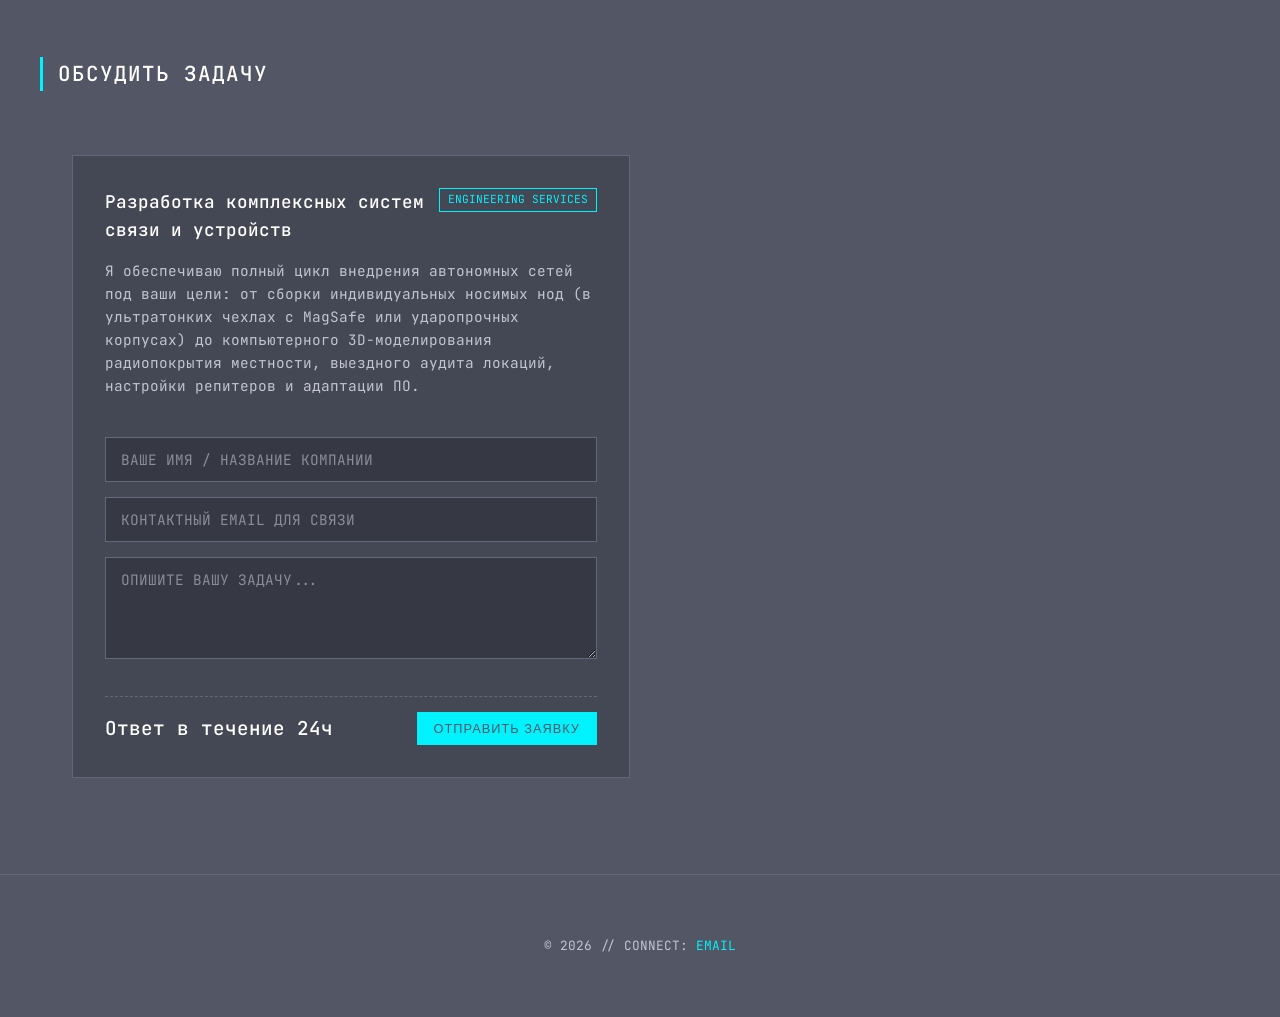
==== commit 5045db2d: "Update index.html" ====
--- a/mesh/index.html
+++ b/mesh/index.html
@@ -83,9 +83,9 @@
             <img src="/images/mesh_6.jpg" alt="ТТХ" class="project-img">
             
             <div class="product-footer" style="margin-top: 20px; padding-top: 15px; border-top: 1px dashed var(--border-color); display: flex; justify-content: space-between; align-items: center;">
-                <span class="price" style="font-family: 'JetBrains Mono', monospace; color: var(--accent); font-weight: bold; font-size: 1.2rem;">7 100 ₽</span>
-                
-                <a href="https://www.avito.ru/brands/5666142a306f947f46650f5f959dc7ef" target="_blank" class="buy-btn" style="text-decoration: none; display: inline-flex; align-items: center; justify-content: center; text-align: center;">
+                <span class="price" style="font-family: 'JetBrains Mono', monospace; color: var(--accent); font-weight: bold; font-size: 1.2rem;"></span>
+                
+                <a href="https://www.avito.ru/moskva/sport_i_otdyh/meshtastic_heltec_v4_-_svyaz_bez_interneta_8211105476" target="_blank" class="buy-btn" style="text-decoration: none; display: inline-flex; align-items: center; justify-content: center; text-align: center;">
                     КУПИТЬ НА АВИТО
                 </a>
             </div>
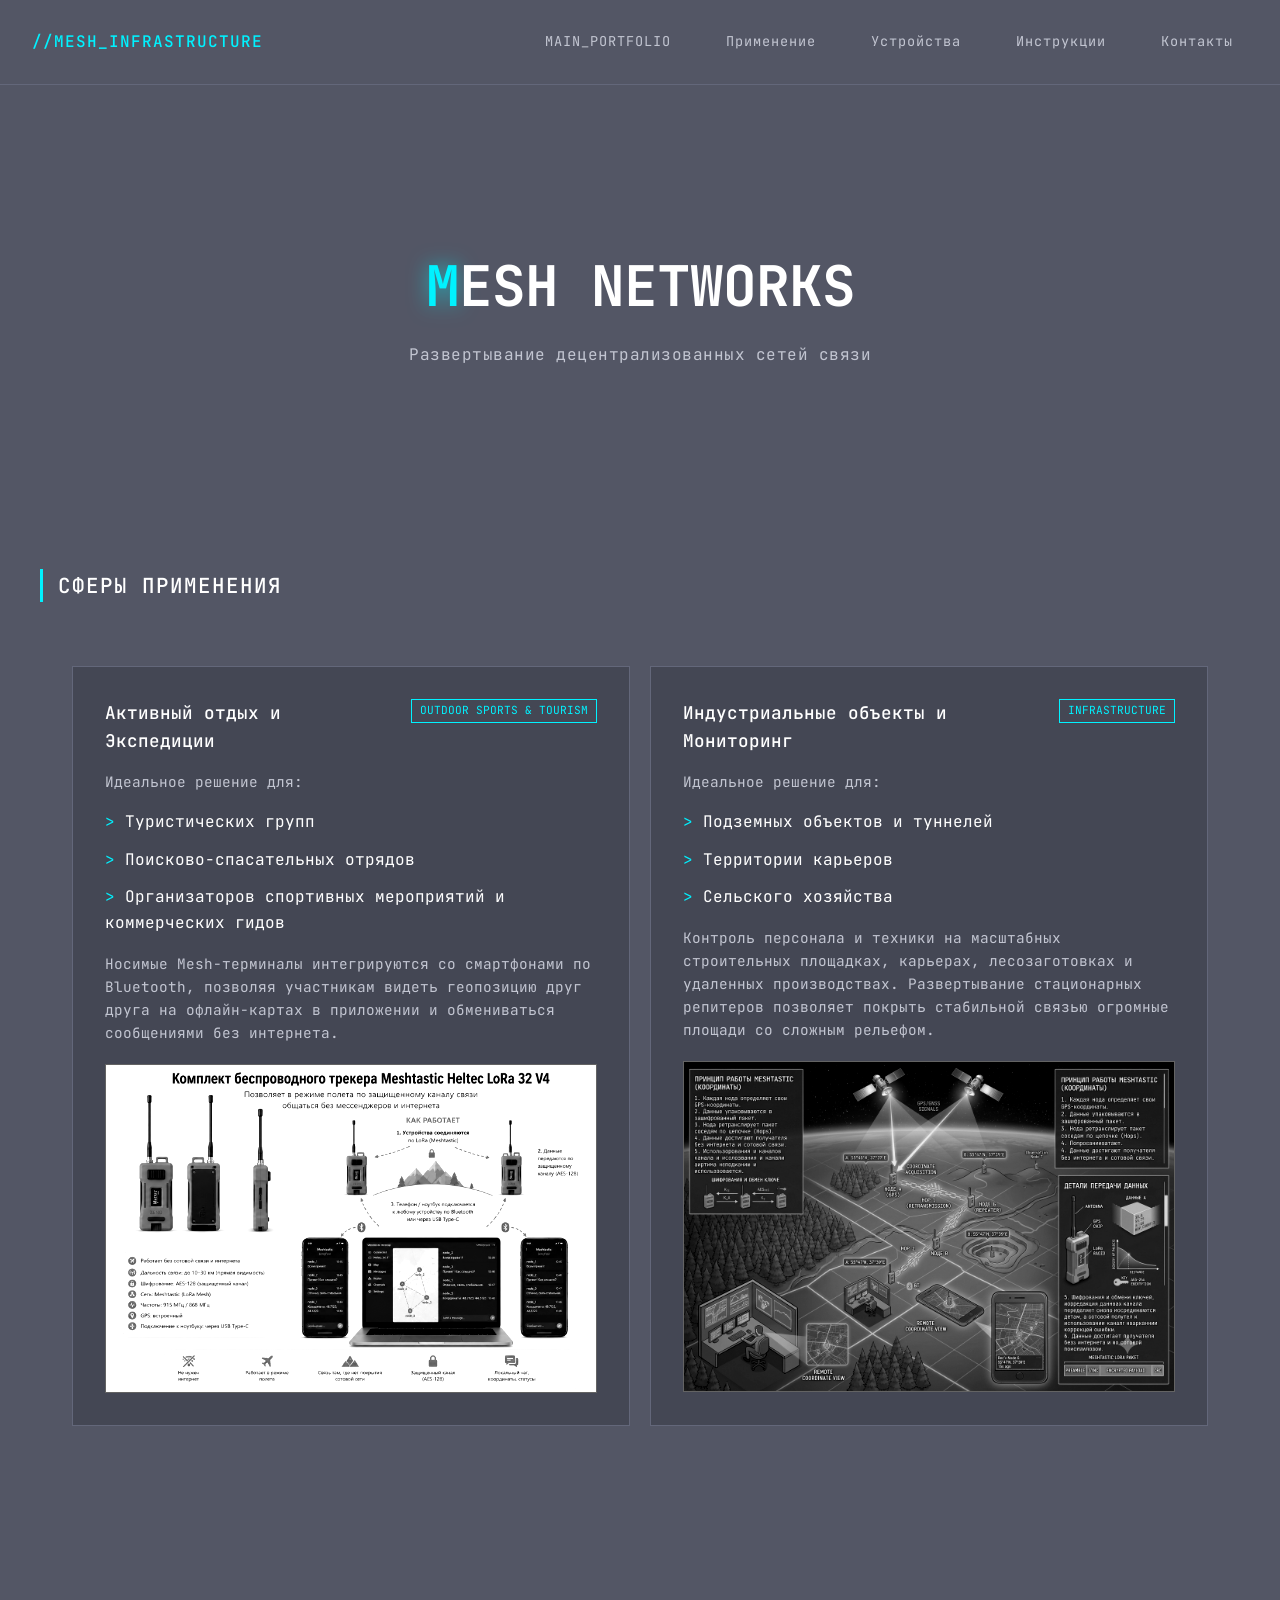
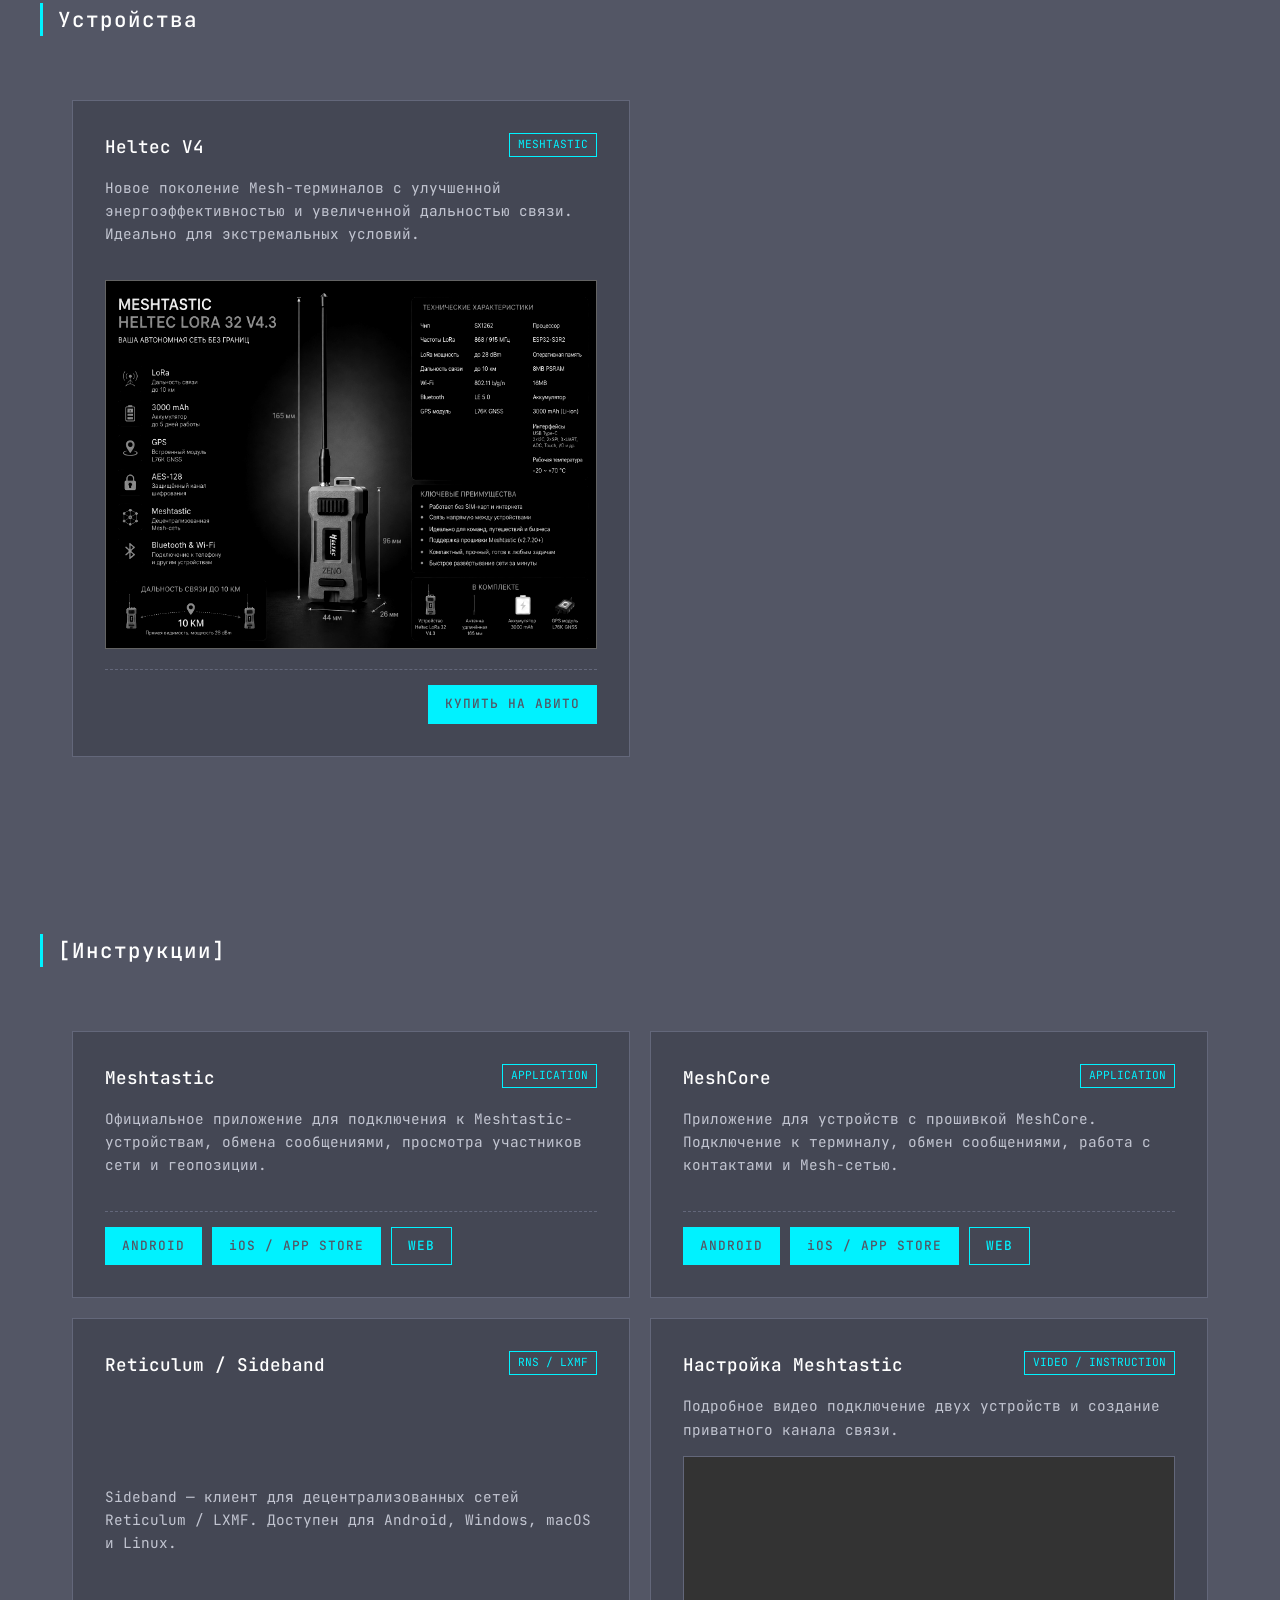
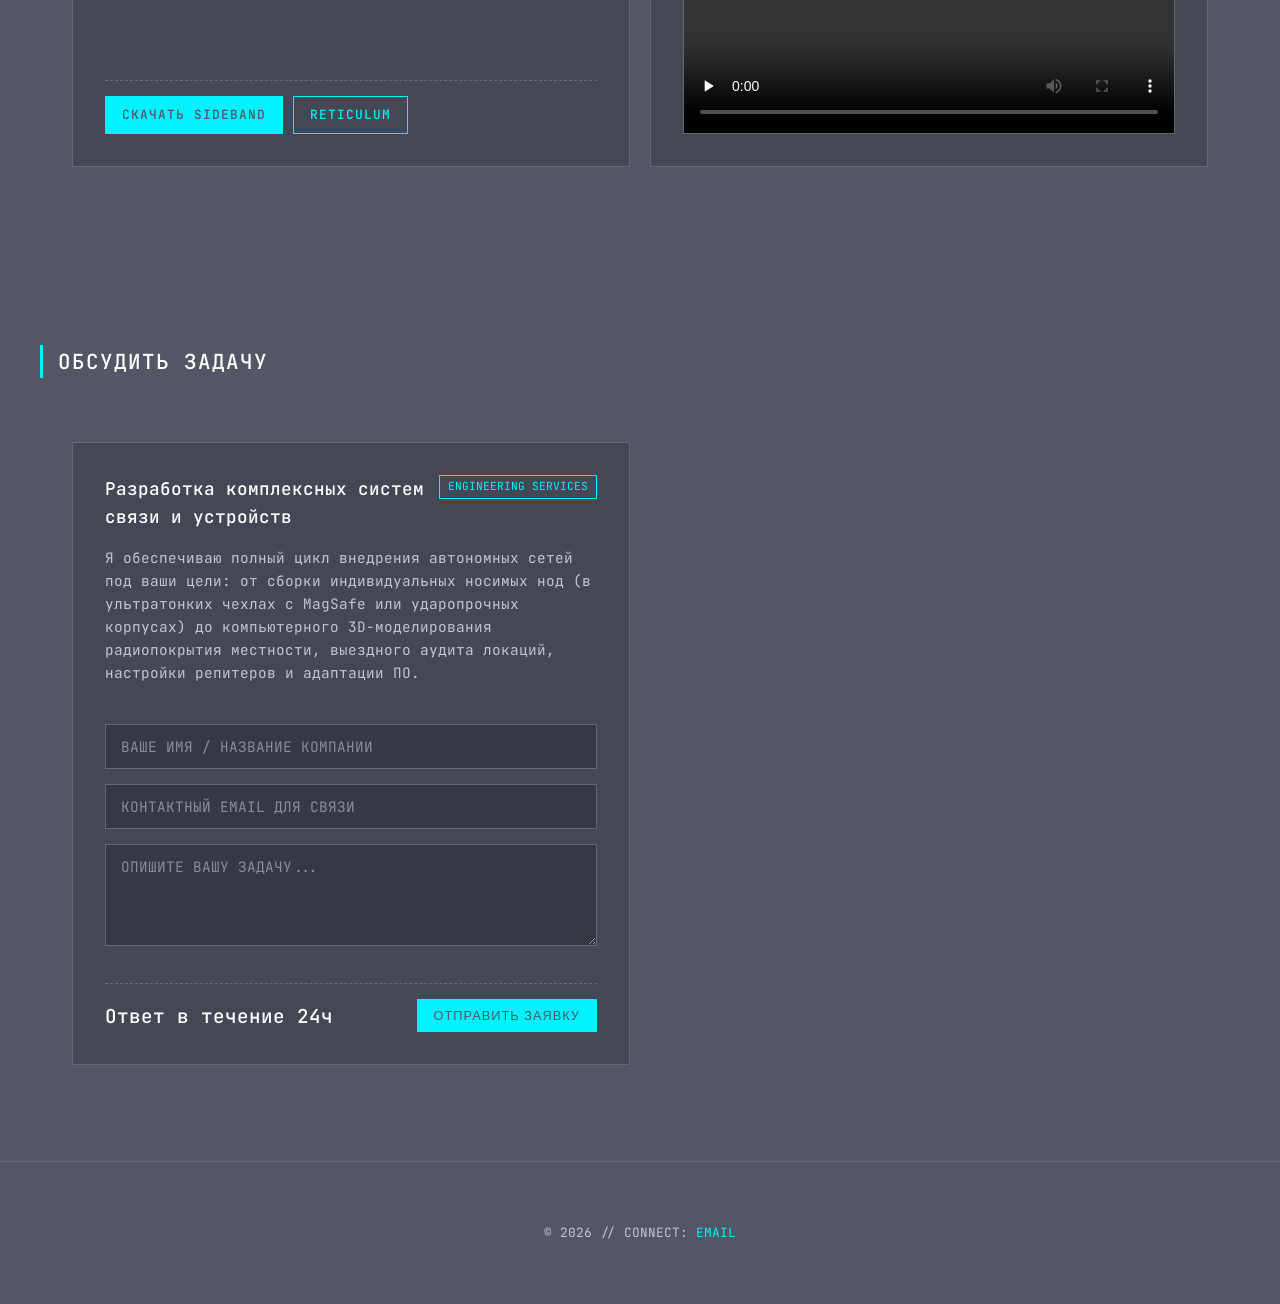
==== commit 04f882ed: "download app for mesh adsadsad" ====
--- a/mesh/index.html
+++ b/mesh/index.html
@@ -96,6 +96,110 @@
     <section id="instructions">
         <h2>[Инструкции]</h2>
         <div class="grid">
+
+            <!-- ПРИЛОЖЕНИЕ MESHTASTIC -->
+            <div class="card app-card">
+                <div class="case-header">
+                    <h3>Meshtastic</h3>
+                    <span class="tag">APPLICATION</span>
+                </div>
+
+                <p>
+                    Официальное приложение для подключения к Meshtastic-устройствам,
+                    обмена сообщениями, просмотра участников сети и геопозиции.
+                </p>
+
+                <div class="app-links">
+                    <a href="https://play.google.com/store/apps/details?id=com.geeksville.mesh"
+                    target="_blank"
+                    rel="noopener noreferrer"
+                    class="buy-btn">
+                        ANDROID
+                    </a>
+
+                    <a href="https://apps.apple.com/app/meshtastic/id1586432531"
+                    target="_blank"
+                    rel="noopener noreferrer"
+                    class="buy-btn">
+                        iOS / APP STORE
+                    </a>
+
+                    <a href="https://client.meshtastic.org/"
+                    target="_blank"
+                    rel="noopener noreferrer"
+                    class="buy-btn secondary-btn">
+                        WEB
+                    </a>
+                </div>
+            </div>
+
+
+            <!-- ПРИЛОЖЕНИЕ MESHCORE -->
+            <div class="card app-card">
+                <div class="case-header">
+                    <h3>MeshCore</h3>
+                    <span class="tag">APPLICATION</span>
+                </div>
+
+                <p>
+                    Приложение для устройств с прошивкой MeshCore.
+                    Подключение к терминалу, обмен сообщениями,
+                    работа с контактами и Mesh-сетью.
+                </p>
+
+                <div class="app-links">
+                    <a href="https://play.google.com/store/apps/details?id=com.liamcottle.meshcore.android"
+                    target="_blank"
+                    rel="noopener noreferrer"
+                    class="buy-btn">
+                        ANDROID
+                    </a>
+
+                    <a href="https://apps.apple.com/app/meshcore/id6742354151"
+                    target="_blank"
+                    rel="noopener noreferrer"
+                    class="buy-btn">
+                        iOS / APP STORE
+                    </a>
+
+                    <a href="https://app.meshcore.nz/"
+                    target="_blank"
+                    rel="noopener noreferrer"
+                    class="buy-btn secondary-btn">
+                        WEB
+                    </a>
+                </div>
+            </div>
+
+
+            <!-- RETICULUM / SIDEBAND -->
+            <div class="card app-card">
+                <div class="case-header">
+                    <h3>Reticulum / Sideband</h3>
+                    <span class="tag">RNS / LXMF</span>
+                </div>
+
+                <p>
+                    Sideband — клиент для децентрализованных сетей Reticulum / LXMF.
+                    Доступен для Android, Windows, macOS и Linux.
+                </p>
+
+                <div class="app-links">
+                    <a href="https://github.com/markqvist/Sideband/releases/latest"
+                    target="_blank"
+                    rel="noopener noreferrer"
+                    class="buy-btn">
+                        СКАЧАТЬ SIDEBAND
+                    </a>
+
+                    <a href="https://reticulum.network/start.html"
+                    target="_blank"
+                    rel="noopener noreferrer"
+                    class="buy-btn secondary-btn">
+                        RETICULUM
+                    </a>
+                </div>
+            </div>
             
             <div class="card video-card">
                 <div class="case-header">
--- a/mesh/style.css
+++ b/mesh/style.css
@@ -175,4 +175,53 @@
 /* Делаем курсор-лупу для кликабельных картинок в карточках */
 .project-img {
     cursor: zoom-in;
+}
+/* =========================================
+   ССЫЛКИ НА ПРИЛОЖЕНИЯ
+   ========================================= */
+
+.app-card {
+    display: flex;
+    flex-direction: column;
+    justify-content: space-between;
+}
+
+.app-links {
+    display: flex;
+    flex-wrap: wrap;
+    gap: 10px;
+    margin-top: 20px;
+    padding-top: 15px;
+    border-top: 1px dashed var(--border-color);
+}
+
+.app-links .buy-btn {
+    display: inline-flex;
+    align-items: center;
+    justify-content: center;
+    text-align: center;
+    box-sizing: border-box;
+}
+
+.secondary-btn {
+    background-color: transparent !important;
+    color: var(--accent) !important;
+}
+
+.secondary-btn:hover {
+    background-color: var(--accent) !important;
+    color: var(--bg) !important;
+}
+
+
+/* АДАПТАЦИЯ ПОД ТЕЛЕФОН */
+@media (max-width: 600px) {
+
+    .app-links {
+        flex-direction: column;
+    }
+
+    .app-links .buy-btn {
+        width: 100%;
+    }
 }
